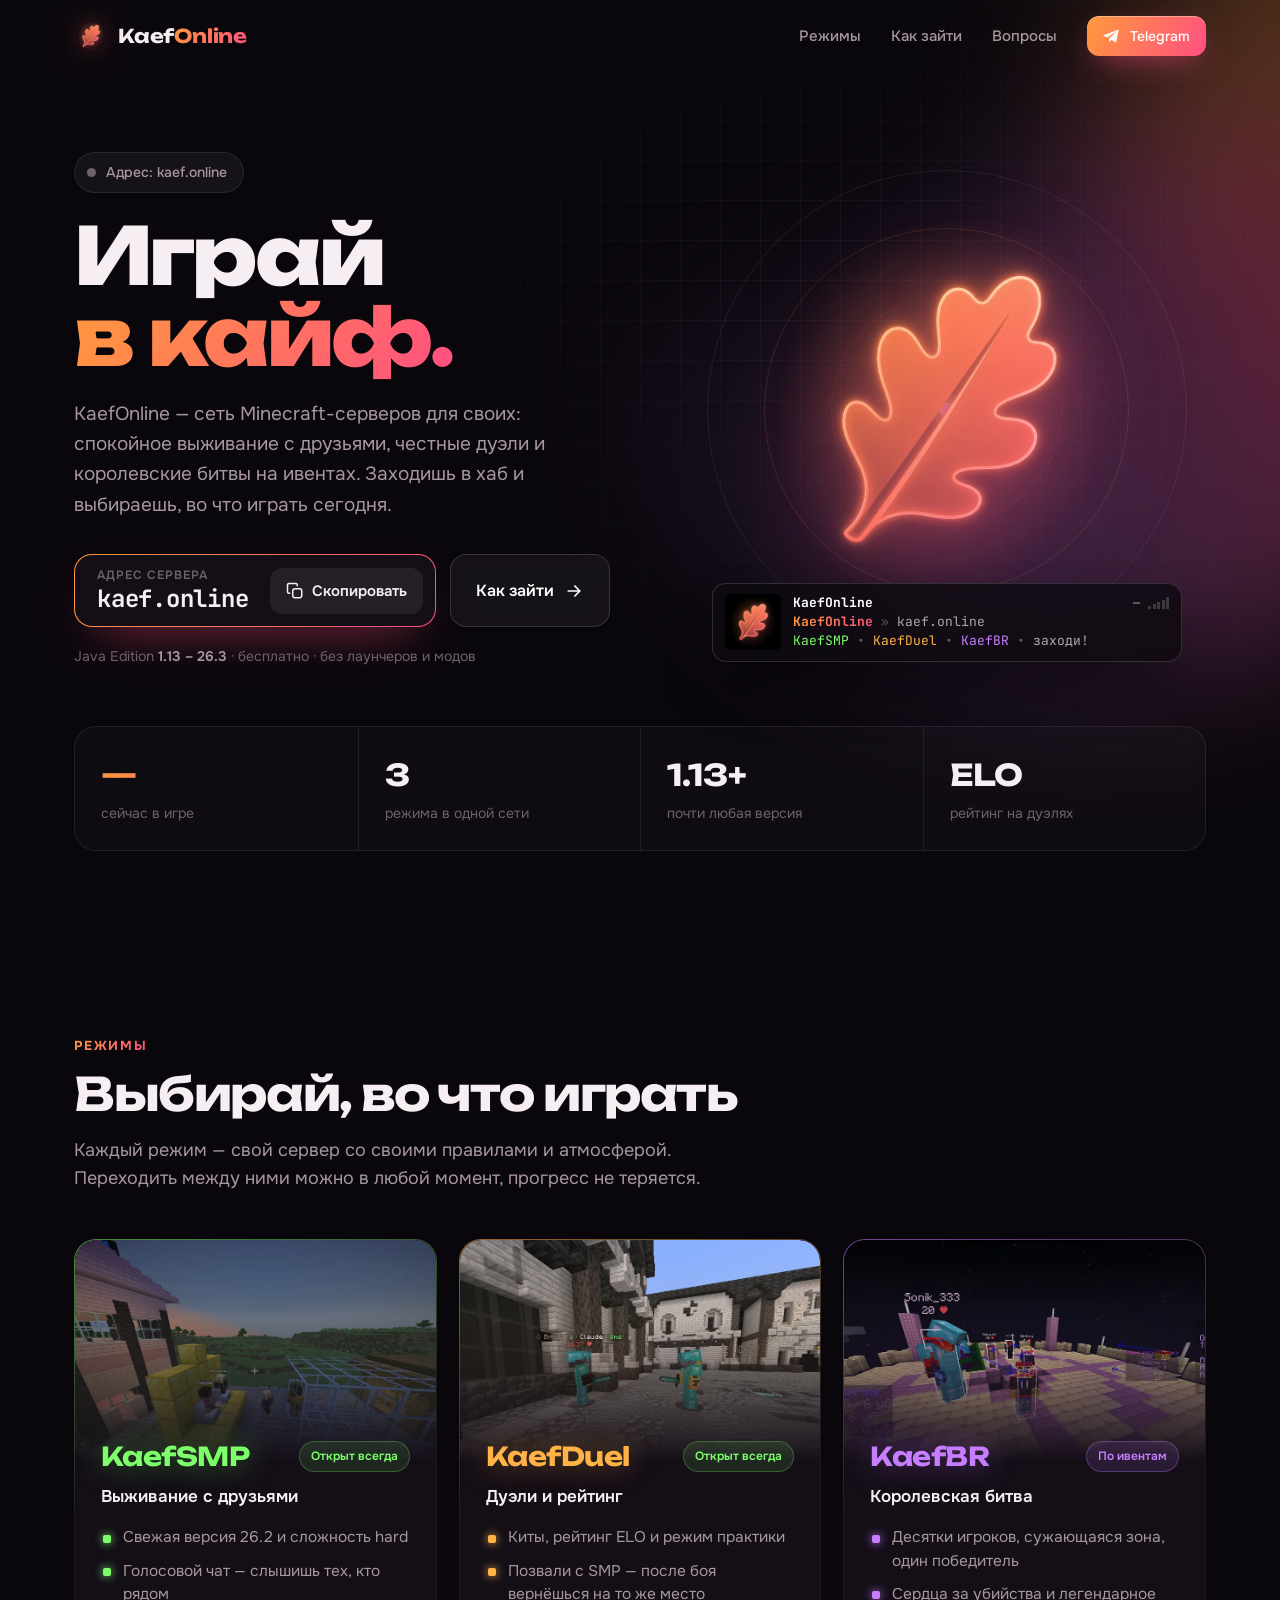
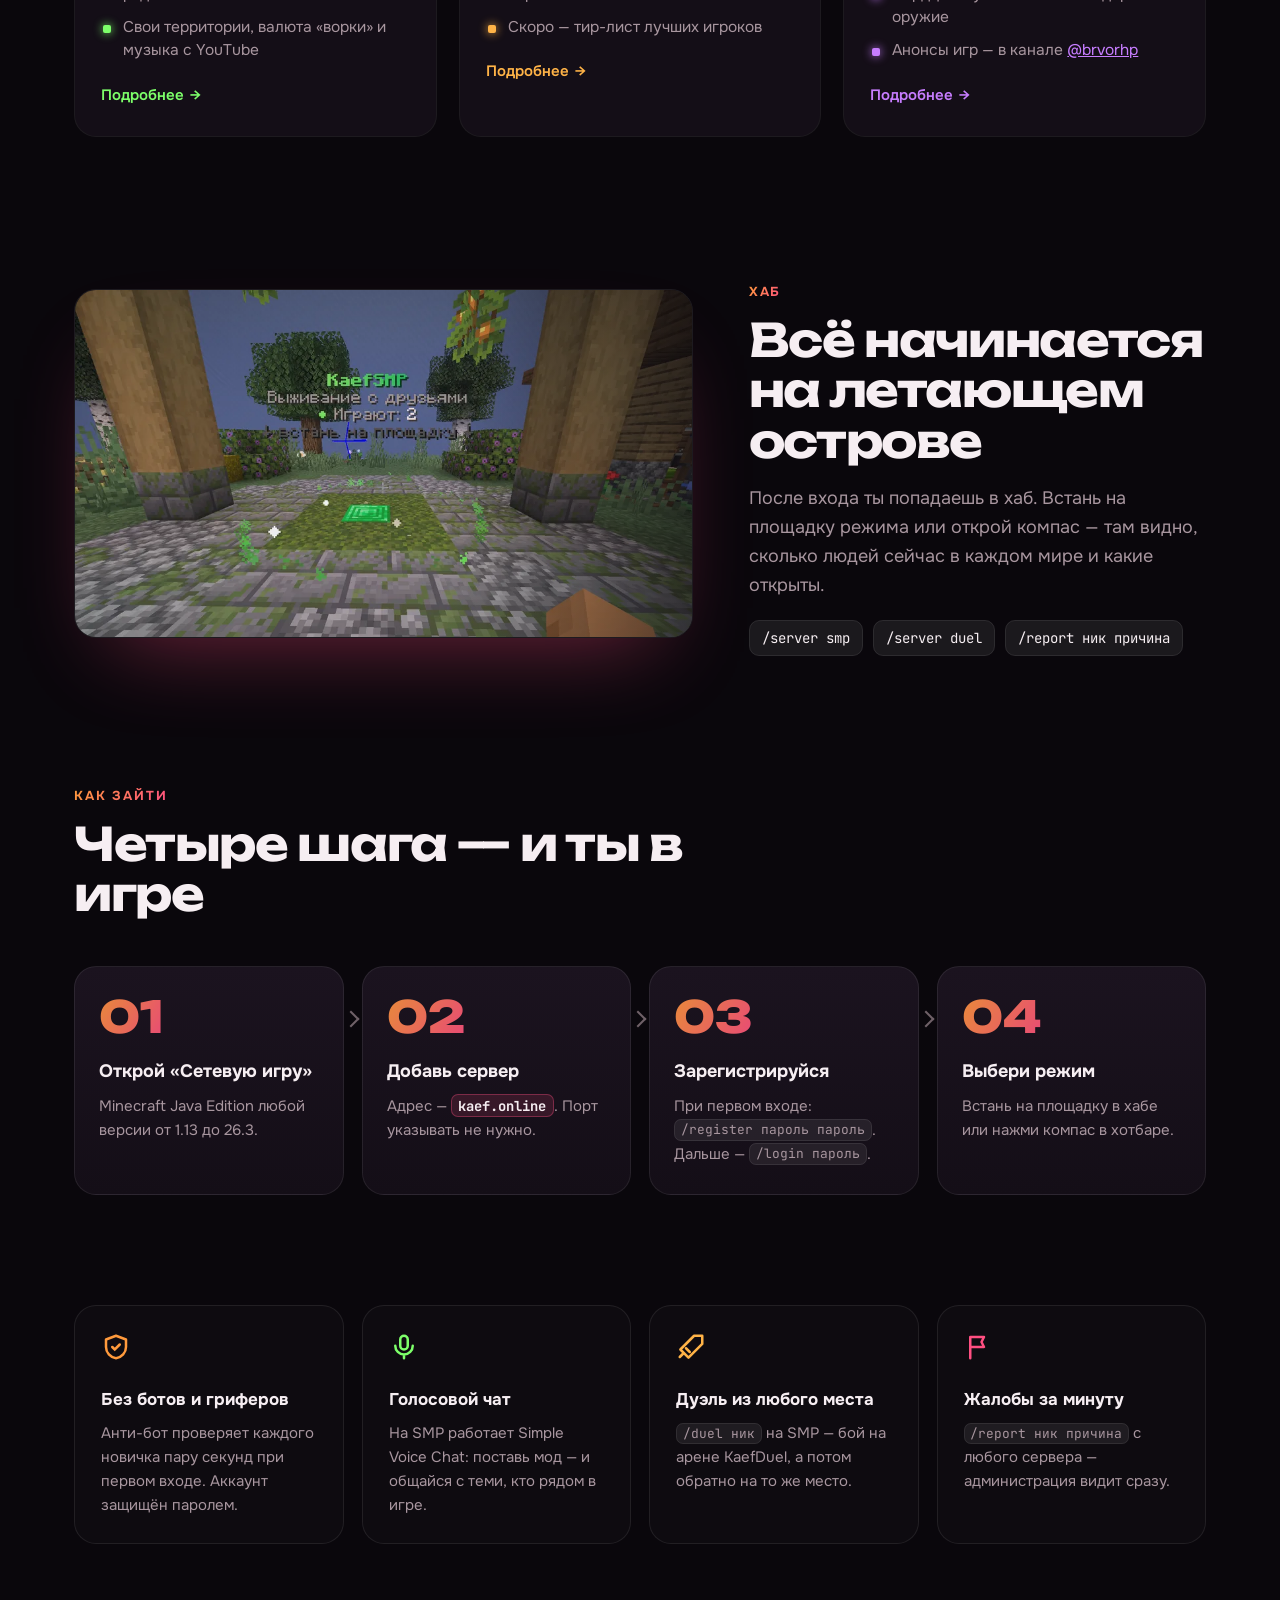
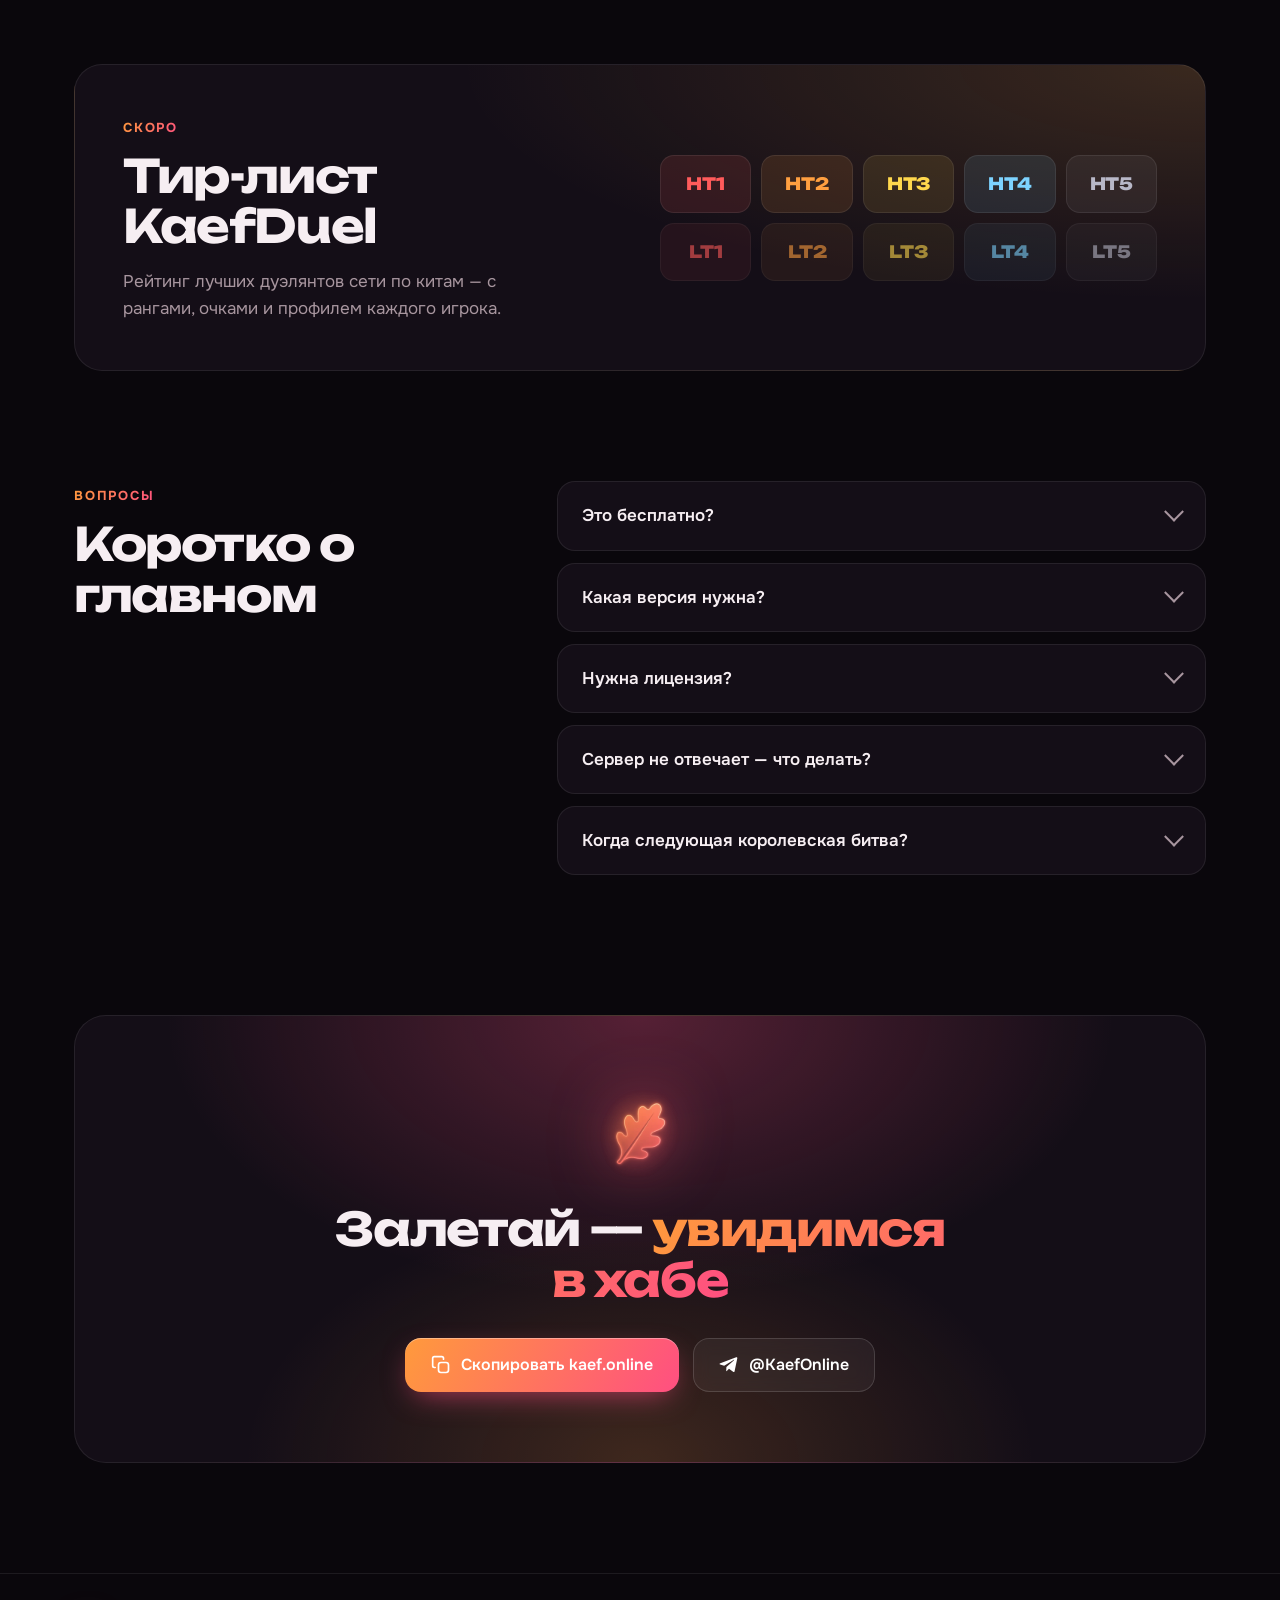
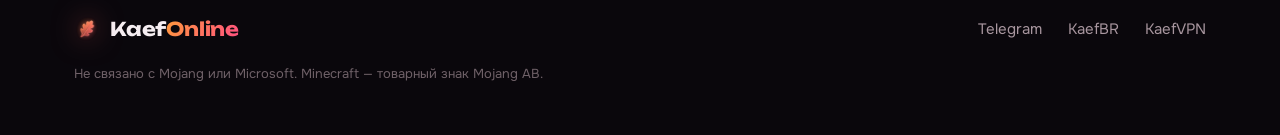
==== index.html @ d85deccd "Add KaefOnline site: home, SMP, Duel and BR pages Co-Authored-By: Claude Opus 5.5 <noreply@anthropic" ====
<!doctype html>
<html lang="ru">
<head>
<meta charset="utf-8">
<meta name="viewport" content="width=device-width, initial-scale=1, viewport-fit=cover">
<title>KaefOnline — сеть Minecraft-серверов</title>
<meta name="description" content="KaefOnline — сеть Minecraft-серверов: выживание с друзьями на KaefSMP, дуэли на KaefDuel и королевские битвы KaefBR. Заходи на kaef.online, Java 1.13–26.3.">
<meta name="theme-color" content="#0a070c">
<meta property="og:title" content="KaefOnline — сеть Minecraft-серверов">
<meta property="og:description" content="Выживание, дуэли и королевские битвы. Один адрес — kaef.online.">
<meta property="og:url" content="https://kaef.online/">
<meta property="og:type" content="website">
<meta property="og:image" content="https://kaef.online/assets/leaf.png">
<link rel="canonical" href="https://kaef.online/">
<link rel="icon" type="image/png" sizes="64x64" href="assets/favicon.png">
<link rel="icon" type="image/png" sizes="32x32" href="assets/favicon-32.png">
<link rel="apple-touch-icon" href="assets/apple-touch-icon.png">
<link rel="preconnect" href="https://fonts.googleapis.com">
<link rel="preconnect" href="https://fonts.gstatic.com" crossorigin>
<link href="https://fonts.googleapis.com/css2?family=Onest:wght@400;500;600;700&family=Unbounded:wght@500;700;800&family=JetBrains+Mono:wght@500;700&display=swap" rel="stylesheet">
<link rel="preload" as="image" href="assets/leaf.webp">
<link rel="stylesheet" href="assets/site.css?v=5">
</head>
<body>

<svg width="0" height="0" style="position:absolute" aria-hidden="true">
  <defs>
    <symbol id="i-tg" viewBox="0 0 24 24"><path fill="currentColor" d="M21.9 4.3 18.7 19.4c-.2 1-.9 1.3-1.8.8l-4.9-3.6-2.4 2.3c-.3.3-.5.5-1 .5l.3-5 9.1-8.2c.4-.4-.1-.6-.6-.2L6.2 13 1.4 11.5c-1-.3-1-1 .2-1.5L20.6 2.7c.9-.3 1.6.2 1.3 1.6Z"/></symbol>
    <symbol id="i-copy" viewBox="0 0 24 24"><g fill="none" stroke="currentColor" stroke-width="2" stroke-linecap="round" stroke-linejoin="round"><rect x="9" y="9" width="12" height="12" rx="3"/><path d="M5 15H4a2 2 0 0 1-2-2V4a2 2 0 0 1 2-2h9a2 2 0 0 1 2 2v1"/></g></symbol>
    <symbol id="i-check" viewBox="0 0 24 24"><path fill="none" stroke="currentColor" stroke-width="2.4" stroke-linecap="round" stroke-linejoin="round" d="M20 6 9 17l-5-5"/></symbol>
    <symbol id="i-arrow" viewBox="0 0 24 24"><path fill="none" stroke="currentColor" stroke-width="2" stroke-linecap="round" stroke-linejoin="round" d="M5 12h14M13 6l6 6-6 6"/></symbol>
    <symbol id="i-shield" viewBox="0 0 24 24"><path fill="none" stroke="currentColor" stroke-width="2" stroke-linejoin="round" d="M12 3 4 6v6c0 4.5 3.4 8.3 8 9 4.6-.7 8-4.5 8-9V6l-8-3Z"/><path fill="none" stroke="currentColor" stroke-width="2" stroke-linecap="round" d="m9 12 2 2 4-4"/></symbol>
    <symbol id="i-mic" viewBox="0 0 24 24"><g fill="none" stroke="currentColor" stroke-width="2" stroke-linecap="round"><rect x="9" y="3" width="6" height="11" rx="3"/><path d="M5 11a7 7 0 0 0 14 0M12 18v3"/></g></symbol>
    <symbol id="i-sword" viewBox="0 0 24 24"><g fill="none" stroke="currentColor" stroke-width="2" stroke-linecap="round" stroke-linejoin="round"><path d="M14.5 3H21v6.5L10 20.5 3.5 14 14.5 3Z"/><path d="m6 17-3 3M8 13l3 3"/></g></symbol>
    <symbol id="i-flag" viewBox="0 0 24 24"><g fill="none" stroke="currentColor" stroke-width="2" stroke-linecap="round" stroke-linejoin="round"><path d="M5 21V4M5 4h11l-2 4 2 4H5"/></g></symbol>
  </defs>
</svg>

<header class="top">
  <div class="wrap">
    <a class="brand" href="./"><img src="assets/leaf-256.webp" alt="" width="34" height="34"><span class="bw">Kaef<span>Online</span></span></a>
    <nav class="nav">
      <a href="#modes">Режимы</a>
      <a href="#join">Как зайти</a>
      <a href="#faq">Вопросы</a>
      <a class="btn small" href="https://t.me/KaefOnline"><svg><use href="#i-tg"/></svg>Telegram</a>
    </nav>
  </div>
</header>

<main>
  <section class="hero">
    <div class="hero-bg" aria-hidden="true"><div class="aurora"></div><div class="pixels"></div></div>
    <div class="wrap hero-grid">
      <div class="hero-copy">
        <div class="eyebrow rv"><span class="dot" data-status-dot></span><span data-status-line>Проверяем сервер…</span></div>
        <h1 class="rv d1">Играй<br><span class="grad">в&nbsp;кайф.</span></h1>
        <p class="lead rv d2">KaefOnline — сеть Minecraft-серверов для своих: спокойное выживание с друзьями, честные дуэли и королевские битвы на ивентах. Заходишь в хаб и выбираешь, во что играть сегодня.</p>

        <div class="ip rv d3">
          <button class="ip-box" type="button" data-copy="kaef.online" aria-label="Скопировать адрес kaef.online">
            <span class="ip-label">Адрес сервера</span>
            <span class="ip-value">kaef.online</span>
            <span class="ip-btn"><svg class="ic-copy"><use href="#i-copy"/></svg><svg class="ic-ok"><use href="#i-check"/></svg><span data-copy-text>Скопировать</span></span>
          </button>
          <a class="btn ghost" href="#join">Как зайти<svg><use href="#i-arrow"/></svg></a>
        </div>
        <p class="hero-note rv d4">Java Edition <b>1.13 – 26.3</b> · бесплатно · без лаунчеров и модов</p>
      </div>

      <div class="hero-visual rv d2">
        <div class="leaf-stage" aria-hidden="true">
          <div class="ring r1"></div><div class="ring r2"></div><div class="ring r3"></div>
          <span class="orb o-smp"></span><span class="orb o-duel"></span><span class="orb o-br"></span>
          <img class="leaf" src="assets/leaf.webp" alt="" width="900" height="900">
        </div>

        <div class="mc-entry" data-tilt>
          <img class="mc-icon" src="assets/favicon.png" alt="" width="64" height="64">
          <div class="mc-text">
            <div class="mc-row">
              <span class="mc-name">KaefOnline</span>
              <span class="mc-players"><span data-players>—</span><i class="bars" data-bars><b></b><b></b><b></b><b></b><b></b></i></span>
            </div>
            <div class="mc-motd"><span class="m-grad">KaefOnline</span> <span class="m-dim">»</span> <span class="m-gray">kaef.online</span></div>
            <div class="mc-motd"><span class="m-smp">KaefSMP</span> <span class="m-dim">•</span> <span class="m-duel">KaefDuel</span> <span class="m-dim">•</span> <span class="m-br">KaefBR</span> <span class="m-dim">•</span> <span class="m-gray">заходи!</span></div>
          </div>
        </div>
      </div>
    </div>

    <div class="wrap">
      <ul class="facts rv">
        <li><b data-online-big>—</b><span>сейчас в игре</span></li>
        <li><b>3</b><span>режима в одной сети</span></li>
        <li><b>1.13+</b><span>почти любая версия</span></li>
        <li><b>ELO</b><span>рейтинг на дуэлях</span></li>
      </ul>
    </div>
  </section>

  <section class="modes" id="modes">
    <div class="wrap">
      <div class="sec-head rv">
        <span class="kicker">Режимы</span>
        <h2>Выбирай, во что играть</h2>
        <p>Каждый режим — свой сервер со своими правилами и атмосферой. Переходить между ними можно в любой момент, прогресс не теряется.</p>
      </div>

      <div class="mode-grid">
        <article class="mode m-smp-card rv">
          <div class="mode-shot"><img src="assets/shot-smp.webp" alt="Игроки на KaefSMP" loading="lazy" width="1200" height="525"></div>
          <div class="mode-body">
            <div class="mode-top"><h3>KaefSMP</h3><span class="chip on">Открыт всегда</span></div>
            <p class="mode-tag">Выживание с друзьями</p>
            <ul>
              <li>Свежая версия 26.2 и сложность hard</li>
              <li>Голосовой чат — слышишь тех, кто рядом</li>
              <li>Свои территории, валюта «ворки» и музыка с YouTube</li>
            </ul>
            <a class="mode-more" href="smp.html">Подробнее<span aria-hidden="true">→</span></a>
          </div>
        </article>

        <article class="mode m-duel-card rv d1">
          <div class="mode-shot"><img src="assets/shot-duel.webp" alt="Дуэль на KaefDuel" loading="lazy" width="1200" height="525"></div>
          <div class="mode-body">
            <div class="mode-top"><h3>KaefDuel</h3><span class="chip on">Открыт всегда</span></div>
            <p class="mode-tag">Дуэли и рейтинг</p>
            <ul>
              <li>Киты, рейтинг ELO и режим практики</li>
              <li>Позвали с SMP — после боя вернёшься на то же место</li>
              <li>Скоро — тир-лист лучших игроков</li>
            </ul>
            <a class="mode-more" href="duel.html">Подробнее<span aria-hidden="true">→</span></a>
          </div>
        </article>

        <article class="mode m-br-card rv d2">
          <div class="mode-shot"><img src="assets/shot-br.webp" alt="Финал королевской битвы KaefBR" loading="lazy" width="1200" height="525"></div>
          <div class="mode-body">
            <div class="mode-top"><h3>KaefBR</h3><span class="chip event">По ивентам</span></div>
            <p class="mode-tag">Королевская битва</p>
            <ul>
              <li>Десятки игроков, сужающаяся зона, один победитель</li>
              <li>Сердца за убийства и легендарное оружие</li>
              <li>Анонсы игр — в канале <a href="https://t.me/brvorhp">@brvorhp</a></li>
            </ul>
            <a class="mode-more" href="br.html">Подробнее<span aria-hidden="true">→</span></a>
          </div>
        </article>
      </div>
    </div>
  </section>

  <section class="hub">
    <div class="wrap hub-grid">
      <div class="hub-shot rv"><img src="assets/shot-hub.webp" alt="Площадка KaefSMP в хабе" loading="lazy" width="1200" height="525"></div>
      <div class="hub-copy rv d1">
        <span class="kicker">Хаб</span>
        <h2>Всё начинается на&nbsp;летающем острове</h2>
        <p>После входа ты попадаешь в хаб. Встань на площадку режима или открой компас — там видно, сколько людей сейчас в каждом мире и какие открыты.</p>
        <div class="cmds">
          <span><code>/server smp</code></span><span><code>/server duel</code></span><span><code>/report ник причина</code></span>
        </div>
      </div>
    </div>
  </section>

  <section class="join" id="join">
    <div class="wrap">
      <div class="sec-head rv">
        <span class="kicker">Как зайти</span>
        <h2>Четыре шага — и ты в игре</h2>
      </div>
      <ol class="steps">
        <li class="rv"><span class="num">01</span><h3>Открой «Сетевую игру»</h3><p>Minecraft Java Edition любой версии от 1.13 до 26.3.</p></li>
        <li class="rv d1"><span class="num">02</span><h3>Добавь сервер</h3><p>Адрес — <button class="inline-copy" type="button" data-copy="kaef.online">kaef.online</button>. Порт указывать не нужно.</p></li>
        <li class="rv d2"><span class="num">03</span><h3>Зарегистрируйся</h3><p>При первом входе: <code>/register пароль пароль</code>. Дальше — <code>/login пароль</code>.</p></li>
        <li class="rv d3"><span class="num">04</span><h3>Выбери режим</h3><p>Встань на площадку в хабе или нажми компас в хотбаре.</p></li>
      </ol>
    </div>
  </section>

  <section class="feats">
    <div class="wrap feat-grid">
      <div class="feat rv"><svg><use href="#i-shield"/></svg><h3>Без ботов и гриферов</h3><p>Анти-бот проверяет каждого новичка пару секунд при первом входе. Аккаунт защищён паролем.</p></div>
      <div class="feat rv d1"><svg><use href="#i-mic"/></svg><h3>Голосовой чат</h3><p>На SMP работает Simple Voice Chat: поставь мод — и общайся с теми, кто рядом в игре.</p></div>
      <div class="feat rv d2"><svg><use href="#i-sword"/></svg><h3>Дуэль из любого места</h3><p><code>/duel ник</code> на SMP — бой на арене KaefDuel, а потом обратно на то же место.</p></div>
      <div class="feat rv d3"><svg><use href="#i-flag"/></svg><h3>Жалобы за минуту</h3><p><code>/report ник причина</code> с любого сервера — администрация видит сразу.</p></div>
    </div>
  </section>

  <section class="tiers">
    <div class="wrap">
      <div class="tier-card rv">
        <div class="tier-copy">
          <span class="kicker">Скоро</span>
          <h2>Тир-лист KaefDuel</h2>
          <p>Рейтинг лучших дуэлянтов сети по китам — с рангами, очками и профилем каждого игрока.</p>
        </div>
        <div class="tier-ranks" aria-hidden="true">
          <span class="t1">HT1</span><span class="t2">HT2</span><span class="t3">HT3</span><span class="t4">HT4</span><span class="t5">HT5</span><span class="t1 lt">LT1</span><span class="t2 lt">LT2</span><span class="t3 lt">LT3</span><span class="t4 lt">LT4</span><span class="t5 lt">LT5</span>
        </div>
      </div>
    </div>
  </section>

  <section class="faq" id="faq">
    <div class="wrap faq-wrap">
      <div class="sec-head rv">
        <span class="kicker">Вопросы</span>
        <h2>Коротко о главном</h2>
      </div>
      <div class="qa">
        <details class="rv"><summary>Это бесплатно?</summary><p>Да. Играть можно бесплатно на всех режимах.</p></details>
        <details class="rv"><summary>Какая версия нужна?</summary><p>Minecraft Java Edition от 1.13 до 26.3 — сервер сам подстроится под твою версию. Bedrock (телефоны и консоли) пока не поддерживается.</p></details>
        <details class="rv"><summary>Нужна лицензия?</summary><p>Нет. Вход защищён паролем: при первом входе придумай его через <code>/register</code>.</p></details>
        <details class="rv"><summary>Сервер не отвечает — что делать?</summary><p>Сеть пока включается по расписанию. Время запуска и анонсы ивентов публикуем в <a href="https://t.me/KaefOnline">Telegram</a>. Если сервер включён, а зайти не выходит — проверь версию и адрес <code>kaef.online</code>.</p></details>
        <details class="rv"><summary>Когда следующая королевская битва?</summary><p>KaefBR открывается только на ивенты. Дату и время смотри в канале <a href="https://t.me/brvorhp">@brvorhp</a>.</p></details>
      </div>
    </div>
  </section>

  <section class="cta-final">
    <div class="wrap">
      <div class="cta-card rv">
        <img src="assets/leaf-256.webp" alt="" width="96" height="96">
        <h2>Залетай — <span class="grad">увидимся в&nbsp;хабе</span></h2>
        <div class="cta-row">
          <button class="btn" type="button" data-copy="kaef.online"><svg><use href="#i-copy"/></svg><span data-copy-text>Скопировать kaef.online</span></button>
          <a class="btn ghost" href="https://t.me/KaefOnline"><svg><use href="#i-tg"/></svg>@KaefOnline</a>
        </div>
      </div>
    </div>
  </section>
</main>

<footer class="foot">
  <div class="wrap">
    <a class="brand" href="./"><img src="assets/leaf-256.webp" alt="" width="26" height="26"><span class="bw">Kaef<span>Online</span></span></a>
    <nav>
      <a href="https://t.me/KaefOnline">Telegram</a>
      <a href="https://t.me/brvorhp">KaefBR</a>
      <a href="https://kaefvpn.ru">KaefVPN</a>
    </nav>
    <p>Не связано с Mojang или Microsoft. Minecraft — товарный знак Mojang AB.</p>
  </div>
</footer>

<div class="toast" role="status" aria-live="polite" data-toast>Адрес скопирован</div>
<script src="assets/site.js?v=5" defer></script>
</body>
</html>
---- assets/site.css ----
:root{
  --bg:#0a070c; --bg2:#120c14; --panel:#140e17; --panel2:#1b131f;
  --line:rgba(255,255,255,.08); --line2:rgba(255,255,255,.14);
  --text:#f6eef2; --muted:#a8969f; --dim:#6f6168;
  --c1:#ff9a3c; --c2:#ff4f81; --grad:linear-gradient(120deg,var(--c1),var(--c2));
  --smp:#7dff6a; --duel:#ffb347; --br:#c77dff;
  --r:22px; --wrap:1180px;
  --display:"Unbounded",system-ui,sans-serif; --body:"Onest",system-ui,sans-serif; --mono:"JetBrains Mono",ui-monospace,monospace;
}
*{box-sizing:border-box;margin:0;padding:0}
html{scroll-behavior:smooth;overflow-x:clip;background:var(--bg)}
body{background:var(--bg);color:var(--text);font-family:var(--body);font-size:17px;line-height:1.6;-webkit-font-smoothing:antialiased;overflow-x:clip}
img{display:block;max-width:100%}
a{color:inherit}
code{font-family:var(--mono);font-size:.86em;background:rgba(255,255,255,.07);border:1px solid var(--line);padding:.1em .45em;border-radius:7px;white-space:nowrap}
.wrap{max-width:var(--wrap);margin:0 auto;padding:0 24px}
.grad{background:var(--grad);-webkit-background-clip:text;background-clip:text;color:transparent}
::selection{background:rgba(255,79,129,.35)}

/* header */
.top{position:fixed;inset:0 0 auto;z-index:50;transition:background .3s,border-color .3s,backdrop-filter .3s;border-bottom:1px solid transparent}
.top.scrolled{background:rgba(10,7,12,.72);backdrop-filter:blur(18px) saturate(1.4);-webkit-backdrop-filter:blur(18px) saturate(1.4);border-color:var(--line)}
.top .wrap{display:flex;align-items:center;justify-content:space-between;height:72px}
.brand{display:flex;align-items:center;gap:10px;font-family:var(--display);font-weight:700;font-size:19px;text-decoration:none;letter-spacing:-.01em}
.brand .bw{display:inline}
.brand .bw span{background:var(--grad);-webkit-background-clip:text;background-clip:text;color:transparent}
.brand img{filter:drop-shadow(0 0 14px rgba(255,110,100,.55))}
.nav{display:flex;align-items:center;gap:30px}
.nav a{text-decoration:none;color:var(--muted);font-weight:500;font-size:15px;transition:color .2s}
.nav a:hover{color:var(--text)}
.nav a.btn{color:#fff}

/* buttons */
.btn{--h:54px;display:inline-flex;align-items:center;justify-content:center;gap:10px;height:var(--h);padding:0 26px;border-radius:16px;border:0;cursor:pointer;
  font:600 16px var(--body);color:#fff;text-decoration:none;background:var(--grad);position:relative;isolation:isolate;
  box-shadow:0 10px 30px -10px rgba(255,79,129,.7),inset 0 1px 0 rgba(255,255,255,.35);transition:transform .2s,box-shadow .2s}
.btn:hover{transform:translateY(-2px);box-shadow:0 16px 40px -12px rgba(255,79,129,.9),inset 0 1px 0 rgba(255,255,255,.35)}
.btn svg{width:20px;height:20px}
.btn.small{--h:40px;padding:0 16px;border-radius:12px;font-size:14px}
.btn.small svg{width:17px;height:17px}
.btn.ghost{background:rgba(255,255,255,.05);box-shadow:inset 0 0 0 1px var(--line2);backdrop-filter:blur(8px)}
.btn.ghost:hover{background:rgba(255,255,255,.09);box-shadow:inset 0 0 0 1px rgba(255,255,255,.25)}

/* hero */
.hero{position:relative;isolation:isolate;padding:150px 0 70px;overflow:hidden}
.hero-bg{position:absolute;inset:0;z-index:-1;pointer-events:none}
.aurora{position:absolute;width:1100px;height:1100px;left:50%;top:-420px;transform:translateX(-10%);border-radius:50%;
  background:conic-gradient(from 0deg,rgba(255,154,60,.0),rgba(255,154,60,.32),rgba(255,79,129,.38),rgba(199,125,255,.22),rgba(255,154,60,.0) 70%);
  filter:blur(80px);opacity:.95;animation:spin 28s linear infinite}
.pixels{position:absolute;inset:0;
  background-image:linear-gradient(rgba(255,255,255,.035) 1px,transparent 1px),linear-gradient(90deg,rgba(255,255,255,.035) 1px,transparent 1px);
  background-size:40px 40px;mask-image:radial-gradient(ellipse 70% 60% at 65% 30%,#000 10%,transparent 70%);-webkit-mask-image:radial-gradient(ellipse 70% 60% at 65% 30%,#000 10%,transparent 70%)}
@keyframes spin{to{transform:translateX(-10%) rotate(360deg)}}

.hero-grid{display:grid;grid-template-columns:minmax(0,1.05fr) minmax(0,.95fr);gap:40px;align-items:center}
.eyebrow{display:inline-flex;align-items:center;gap:10px;padding:8px 16px 8px 12px;border-radius:99px;background:rgba(255,255,255,.05);border:1px solid var(--line);font-size:14px;color:var(--muted);font-weight:500}
.dot{width:9px;height:9px;border-radius:50%;background:var(--dim);flex:none;transition:background .3s}
.dot.on{background:var(--smp);box-shadow:0 0 0 0 rgba(125,255,106,.6);animation:pulse 2s infinite}
.dot.off{background:#ff6b6b}
@keyframes pulse{70%{box-shadow:0 0 0 9px rgba(125,255,106,0)}100%{box-shadow:0 0 0 0 rgba(125,255,106,0)}}
h1{font-family:var(--display);font-weight:800;font-size:clamp(42px,6.2vw,84px);line-height:1.02;letter-spacing:-.035em;margin:22px 0 22px}
.lead{font-size:clamp(17px,1.5vw,19px);color:var(--muted);max-width:540px}

.ip{display:flex;flex-wrap:wrap;gap:14px;margin-top:34px;align-items:stretch}
.ip-box{display:grid;grid-template-columns:auto auto;grid-template-rows:auto auto;column-gap:22px;align-items:center;text-align:left;cursor:pointer;
  padding:12px 12px 12px 22px;border-radius:18px;background:linear-gradient(var(--panel),var(--panel)) padding-box,var(--grad) border-box;border:1.5px solid transparent;
  color:var(--text);font-family:var(--body);box-shadow:0 20px 50px -25px rgba(255,79,129,.8);transition:transform .2s}
.ip-box:hover{transform:translateY(-2px)}
.ip-label{grid-column:1;font-size:12px;letter-spacing:.08em;text-transform:uppercase;color:var(--dim);font-weight:600}
.ip-value{grid-column:1;font-family:var(--mono);font-weight:700;font-size:24px;letter-spacing:-.01em}
.ip-btn{grid-column:2;grid-row:1/3;display:inline-flex;align-items:center;gap:8px;height:46px;padding:0 16px;border-radius:12px;background:rgba(255,255,255,.07);font-weight:600;font-size:15px;transition:background .2s}
.ip-box:hover .ip-btn{background:rgba(255,255,255,.12)}
.ip-btn svg{width:18px;height:18px}
.ic-ok{display:none;color:var(--smp)}
.copied .ic-ok{display:block}.copied .ic-copy{display:none}
.ip .btn.ghost{height:auto;min-height:54px}
.hero-note{margin-top:18px;font-size:14px;color:var(--dim)}
.hero-note b{color:var(--muted);font-weight:600}

/* hero visual */
.hero-visual{position:relative;min-height:520px;display:grid;place-items:center}
.leaf-stage{position:relative;width:min(480px,100%);aspect-ratio:1}
.leaf{position:absolute;inset:6%;width:88%;height:88%;object-fit:contain;filter:drop-shadow(0 30px 60px rgba(255,79,129,.35));animation:float 7s ease-in-out infinite}
@keyframes float{50%{transform:translateY(-14px) rotate(-3deg)}}
.ring{position:absolute;inset:0;border-radius:50%;border:1px solid rgba(255,255,255,.07)}
.r2{inset:12%;border-color:rgba(255,154,60,.14)}
.r3{inset:26%;border-style:dashed;border-color:rgba(255,79,129,.16);animation:spin2 40s linear infinite}
@keyframes spin2{to{transform:rotate(360deg)}}
.orb{position:absolute;width:14px;height:14px;border-radius:50%;top:50%;left:50%;margin:-7px;offset-rotate:0deg}
.o-smp{background:var(--smp);box-shadow:0 0 18px var(--smp);animation:orbit 14s linear infinite}
.o-duel{background:var(--duel);box-shadow:0 0 18px var(--duel);animation:orbit 14s linear infinite -4.67s}
.o-br{background:var(--br);box-shadow:0 0 18px var(--br);animation:orbit 14s linear infinite -9.33s}
@keyframes orbit{from{transform:rotate(0) translateX(min(240px,47vw)) rotate(0)}to{transform:rotate(360deg) translateX(min(240px,47vw)) rotate(-360deg)}}

.mc-entry{position:absolute;left:50%;bottom:8px;transform:translateX(-50%);width:min(470px,100%);display:flex;gap:12px;padding:10px 12px;
  background:rgba(14,10,16,.82);border:1px solid var(--line2);border-radius:14px;backdrop-filter:blur(14px);-webkit-backdrop-filter:blur(14px);
  box-shadow:0 30px 60px -20px rgba(0,0,0,.8);transition:transform .25s ease-out;will-change:transform}
.mc-icon{width:56px;height:56px;border-radius:6px;image-rendering:auto;background:#000;flex:none}
.mc-text{min-width:0;flex:1;font-family:var(--mono);font-size:13px;line-height:1.45}
.mc-row{display:flex;justify-content:space-between;gap:10px;align-items:center}
.mc-name{color:#fff;font-weight:700}
.mc-players{display:flex;align-items:center;gap:8px;color:#aaa;font-size:12px;white-space:nowrap}
.bars{display:inline-flex;align-items:flex-end;gap:1.5px;height:12px}
.bars b{width:3px;background:#3a3a3a}
.bars b:nth-child(1){height:3px}.bars b:nth-child(2){height:5px}.bars b:nth-child(3){height:7px}.bars b:nth-child(4){height:9px}.bars b:nth-child(5){height:12px}
.bars.on b{background:#5cff5c}
.bars.off b{background:#3a3a3a}.bars.off b:last-child{background:#ff5555}
.mc-motd{white-space:nowrap;overflow:hidden;text-overflow:ellipsis}
.m-grad{background:var(--grad);-webkit-background-clip:text;background-clip:text;color:transparent;font-weight:700}
.m-dim{color:#555}.m-gray{color:#aaa}.m-smp{color:var(--smp)}.m-duel{color:var(--duel)}.m-br{color:var(--br)}

.facts{list-style:none;display:grid;grid-template-columns:repeat(4,minmax(0,1fr));margin-top:56px;border:1px solid var(--line);border-radius:var(--r);background:rgba(255,255,255,.025);overflow:hidden}
.facts li{padding:24px 26px;border-left:1px solid var(--line)}
.facts li:first-child{border-left:0}
.facts b{display:block;font-family:var(--display);font-size:30px;font-weight:700;letter-spacing:-.02em}
.facts li:first-child b{background:var(--grad);-webkit-background-clip:text;background-clip:text;color:transparent}
.facts span{color:var(--dim);font-size:14px}

/* sections */
section{position:relative}
.sec-head{max-width:680px;margin-bottom:46px}
.kicker{display:inline-block;font-size:13px;letter-spacing:.14em;text-transform:uppercase;font-weight:700;background:var(--grad);-webkit-background-clip:text;background-clip:text;color:transparent;margin-bottom:12px}
h2{font-family:var(--display);font-weight:700;font-size:clamp(30px,3.6vw,46px);line-height:1.1;letter-spacing:-.03em}
.sec-head p{color:var(--muted);margin-top:16px;font-size:18px}
.modes,.join,.faq{padding:110px 0}

/* modes */
.mode-grid{display:grid;grid-template-columns:repeat(3,minmax(0,1fr));gap:22px}
.mode{--c:var(--smp);position:relative;isolation:isolate;border-radius:var(--r);border:1px solid transparent;overflow:hidden;transform:translateZ(0);
  background:linear-gradient(var(--panel),var(--panel)) padding-box,linear-gradient(160deg,color-mix(in srgb,var(--c) 55%,transparent),var(--line) 45%) border-box;transition:transform .35s,box-shadow .35s}
.m-duel-card{--c:var(--duel)}.m-br-card{--c:var(--br)}
.mode:hover{transform:translateY(-6px);box-shadow:0 30px 70px -30px color-mix(in srgb,var(--c) 55%,transparent)}
.mode:hover{background:linear-gradient(var(--panel),var(--panel)) padding-box,linear-gradient(160deg,var(--c),var(--line) 50%) border-box}
.mode-shot{position:relative;aspect-ratio:16/10;overflow:hidden;border-radius:calc(var(--r) - 1px) calc(var(--r) - 1px) 0 0}
.mode-shot img{width:100%;height:100%;object-fit:cover;transform:scale(1.04);transition:transform .8s}
.mode:hover .mode-shot img{transform:scale(1.1)}
.mode-shot::after{content:"";position:absolute;inset:0;background:linear-gradient(180deg,transparent 35%,var(--panel) 98%),linear-gradient(0deg,color-mix(in srgb,var(--c) 14%,transparent),transparent)}
.mode-body{position:relative;padding:4px 26px 28px;margin-top:-34px}
.mode-top{display:flex;justify-content:space-between;align-items:center;gap:12px}
.mode h3{font-family:var(--display);font-size:26px;font-weight:700;letter-spacing:-.02em;color:var(--c);text-shadow:0 0 30px color-mix(in srgb,var(--c) 45%,transparent)}
.chip{font-size:12px;font-weight:600;padding:5px 11px;border-radius:99px;white-space:nowrap}
.chip.on{background:rgba(125,255,106,.1);color:var(--smp);border:1px solid rgba(125,255,106,.25)}
.chip.event{background:rgba(199,125,255,.12);color:var(--br);border:1px solid rgba(199,125,255,.3)}
.mode-tag{color:var(--text);font-weight:600;margin:6px 0 16px}
.mode ul{list-style:none;display:grid;gap:10px}
.mode li{position:relative;padding-left:22px;color:var(--muted);font-size:15.5px;line-height:1.5}
.mode li::before{content:"";position:absolute;left:2px;top:.55em;width:8px;height:8px;border-radius:2px;background:var(--c);box-shadow:0 0 10px var(--c)}
.mode li a{color:var(--c)}
.mode-more{display:inline-flex;align-items:center;gap:6px;margin-top:20px;color:var(--c);font-weight:600;font-size:15px;text-decoration:none;transition:gap .25s}
.mode:has(.mode-more){cursor:pointer}
.mode:has(.mode-more):hover .mode-more{gap:12px}
.mode-more:focus-visible{outline:none}
.mode:has(.mode-more:focus-visible){outline:2px solid var(--c);outline-offset:3px}

/* hub */
.hub{padding:30px 0 20px}
.hub-grid{display:grid;grid-template-columns:minmax(0,1.15fr) minmax(0,.85fr);gap:56px;align-items:center}
.hub-shot{position:relative;border-radius:var(--r);overflow:hidden;border:1px solid var(--line);box-shadow:0 40px 90px -40px rgba(255,79,129,.45)}
.hub-shot img{width:100%;height:auto;aspect-ratio:16/9;object-fit:cover}
.hub-shot::after{content:"";position:absolute;inset:0;background:linear-gradient(90deg,transparent 60%,rgba(10,7,12,.55))}
.hub-copy p{color:var(--muted);margin:18px 0 24px;font-size:18px}
.cmds{display:flex;flex-wrap:wrap;gap:10px}
.cmds code{font-size:14px;padding:8px 12px;border-radius:10px}

/* join */
.steps{list-style:none;display:grid;grid-template-columns:repeat(4,minmax(0,1fr));gap:18px;counter-reset:s}
.steps li{position:relative;padding:28px 24px;border-radius:var(--r);background:linear-gradient(180deg,var(--panel2),var(--panel));border:1px solid var(--line)}
.steps li:not(:last-child)::after{content:"";position:absolute;top:46px;right:-14px;width:10px;height:10px;border-top:2px solid var(--dim);border-right:2px solid var(--dim);transform:rotate(45deg);z-index:2}
.num{font-family:var(--display);font-weight:800;font-size:44px;line-height:1;background:var(--grad);-webkit-background-clip:text;background-clip:text;color:transparent;opacity:.9}
.steps h3{font-size:18px;font-weight:700;margin:16px 0 8px}
.steps p{color:var(--muted);font-size:15px}
.inline-copy{font:700 .92em var(--mono);color:var(--text);background:rgba(255,79,129,.14);border:1px solid rgba(255,79,129,.35);padding:.1em .5em;border-radius:7px;cursor:pointer}
.inline-copy:hover{background:rgba(255,79,129,.24)}

/* features */
.feats{padding:0 0 30px}
.feat-grid{display:grid;grid-template-columns:repeat(4,minmax(0,1fr));gap:18px}
.feat{padding:26px;border-radius:var(--r);border:1px solid var(--line);background:rgba(255,255,255,.02);transition:background .3s,border-color .3s}
.feat:hover{background:rgba(255,255,255,.04);border-color:var(--line2)}
.feat svg{width:30px;height:30px;color:var(--c1);margin-bottom:16px}
.feat:nth-child(2) svg{color:var(--smp)}.feat:nth-child(3) svg{color:var(--duel)}.feat:nth-child(4) svg{color:var(--c2)}
.feat h3{font-size:17px;font-weight:700;margin-bottom:8px}
.feat p{color:var(--muted);font-size:15px}

/* tiers teaser */
.tiers{padding:90px 0 0}
.tier-card{position:relative;display:grid;grid-template-columns:minmax(0,1fr) minmax(0,1fr);gap:40px;align-items:center;padding:48px;border-radius:28px;overflow:hidden;
  background:radial-gradient(120% 140% at 100% 0%,rgba(255,179,71,.16),transparent 55%),var(--panel);border:1px solid var(--line)}
.tier-copy p{color:var(--muted);margin-top:16px;font-size:17px;max-width:440px}
.tier-ranks{display:grid;grid-template-columns:repeat(5,minmax(0,1fr));gap:10px}
.tier-ranks span{display:grid;place-items:center;height:58px;border-radius:14px;font:800 17px var(--display);letter-spacing:-.01em;border:1px solid var(--line)}
.t1{color:#ff5b5b;background:rgba(255,91,91,.12)}.t2{color:#ff9f40;background:rgba(255,159,64,.12)}.t3{color:#ffd84d;background:rgba(255,216,77,.1)}
.t4{color:#7dd3ff;background:rgba(125,211,255,.1)}.t5{color:#b8b8c8;background:rgba(184,184,200,.08)}
.tier-ranks .lt{opacity:.6}
.tier-ranks span:hover{transform:translateY(-3px);transition:transform .2s}

/* faq */
.faq-wrap{display:grid;grid-template-columns:minmax(0,.8fr) minmax(0,1.2fr);gap:50px;align-items:start}
.qa{display:grid;gap:12px}
details{border:1px solid var(--line);border-radius:18px;background:var(--panel);transition:border-color .3s}
details[open]{border-color:rgba(255,79,129,.35)}
summary{list-style:none;cursor:pointer;padding:20px 24px;font-weight:600;font-size:17px;display:flex;justify-content:space-between;gap:16px;align-items:center}
summary::-webkit-details-marker{display:none}
summary::after{content:"";width:12px;height:12px;flex:none;border-right:2px solid var(--muted);border-bottom:2px solid var(--muted);transform:rotate(45deg) translate(-3px,-3px);transition:transform .3s}
details[open] summary::after{transform:rotate(225deg) translate(-3px,-3px)}
details p{padding:0 24px 22px;color:var(--muted)}
details a{color:var(--c1)}

/* final cta */
.cta-final{padding:30px 0 110px}
.cta-card{position:relative;text-align:center;padding:70px 30px;border-radius:32px;overflow:hidden;border:1px solid var(--line);
  background:radial-gradient(60% 90% at 50% 0%,rgba(255,79,129,.28),transparent 70%),radial-gradient(50% 80% at 50% 100%,rgba(255,154,60,.18),transparent 70%),var(--panel)}
.cta-card img{margin:0 auto 22px;filter:drop-shadow(0 0 30px rgba(255,90,110,.6));animation:float 7s ease-in-out infinite}
.cta-card h2{max-width:720px;margin:0 auto}
.cta-row{display:flex;justify-content:center;flex-wrap:wrap;gap:14px;margin-top:32px}

/* footer */
.foot{border-top:1px solid var(--line);padding:40px 0 50px}
.foot .wrap{display:flex;flex-wrap:wrap;align-items:center;justify-content:space-between;gap:20px}
.foot nav{display:flex;gap:26px}
.foot nav a{color:var(--muted);text-decoration:none;font-size:15px}
.foot nav a:hover{color:var(--text)}
.foot p{width:100%;color:var(--dim);font-size:13px}

/* toast */
.toast{position:fixed;left:50%;bottom:28px;transform:translate(-50%,30px);opacity:0;pointer-events:none;z-index:100;
  padding:13px 22px;border-radius:14px;background:#1d1520;border:1px solid rgba(125,255,106,.35);color:var(--text);font-weight:600;font-size:15px;
  box-shadow:0 20px 50px -15px rgba(0,0,0,.8);transition:opacity .3s,transform .3s}
.toast.show{opacity:1;transform:translate(-50%,0)}

/* reveal */
.rv{opacity:0;transform:translateY(24px);transition:opacity .8s cubic-bezier(.2,.7,.2,1),transform .8s cubic-bezier(.2,.7,.2,1)}
.rv.in{opacity:1;transform:none}
.d1{transition-delay:.08s}.d2{transition-delay:.16s}.d3{transition-delay:.24s}.d4{transition-delay:.32s}

/* responsive */
@media (max-width:1020px){
  .hero-grid{grid-template-columns:minmax(0,1fr)}
  .hero-visual{min-height:440px;order:-1;margin-top:-20px}
  .leaf-stage{width:min(360px,80%)}
  .mode-grid{grid-template-columns:minmax(0,1fr)}
  .mode{display:grid;grid-template-columns:minmax(0,.9fr) minmax(0,1.1fr)}
  .mode-shot{aspect-ratio:auto;min-height:100%}
  .mode-shot::after{background:linear-gradient(90deg,transparent 45%,var(--panel) 99%)}
  .mode-body{margin:0;padding:26px}
  .hub-grid,.faq-wrap,.tier-card{grid-template-columns:minmax(0,1fr)}
  .steps,.feat-grid{grid-template-columns:repeat(2,minmax(0,1fr))}
  .steps li:nth-child(2)::after{display:none}
}
@media (max-width:760px){
  body{font-size:16px}
  .wrap{padding:0 16px}
  .nav a:not(.btn){display:none}
  .hero{padding:110px 0 50px}
  .hero-visual{min-height:390px}
  .leaf-stage{width:min(300px,78%)}
  .mc-entry{bottom:0}
  .mc-icon{width:48px;height:48px}
  .mc-text{font-size:11.5px}
  .facts{grid-template-columns:repeat(2,minmax(0,1fr))}
  .facts li:nth-child(3){border-left:0}
  .facts li:nth-child(n+3){border-top:1px solid var(--line)}
  .facts li{padding:18px}
  .facts b{font-size:24px}
  .ip-box{width:100%;grid-template-columns:minmax(0,1fr) auto}
  .ip-value{font-size:21px}
  .ip-btn span{display:none}
  .ip .btn.ghost{width:100%}
  .mode{display:block}
  .mode-shot{aspect-ratio:16/9;min-height:0}
  .mode-shot::after{background:linear-gradient(180deg,transparent 35%,var(--panel) 98%)}
  .mode-body{margin-top:-30px;padding:4px 20px 24px}
  .modes,.join,.faq{padding:80px 0}
  .steps,.feat-grid{grid-template-columns:minmax(0,1fr)}
  .steps li::after{display:none}
  .tier-card{padding:30px 22px}
  .tier-ranks span{height:46px;font-size:14px;border-radius:11px}
  .cta-card{padding:50px 20px}
  .foot nav{gap:18px}
}
@media (prefers-reduced-motion:reduce){
  *,*::before,*::after{animation:none!important;transition:none!important}
  .rv{opacity:1;transform:none}
}
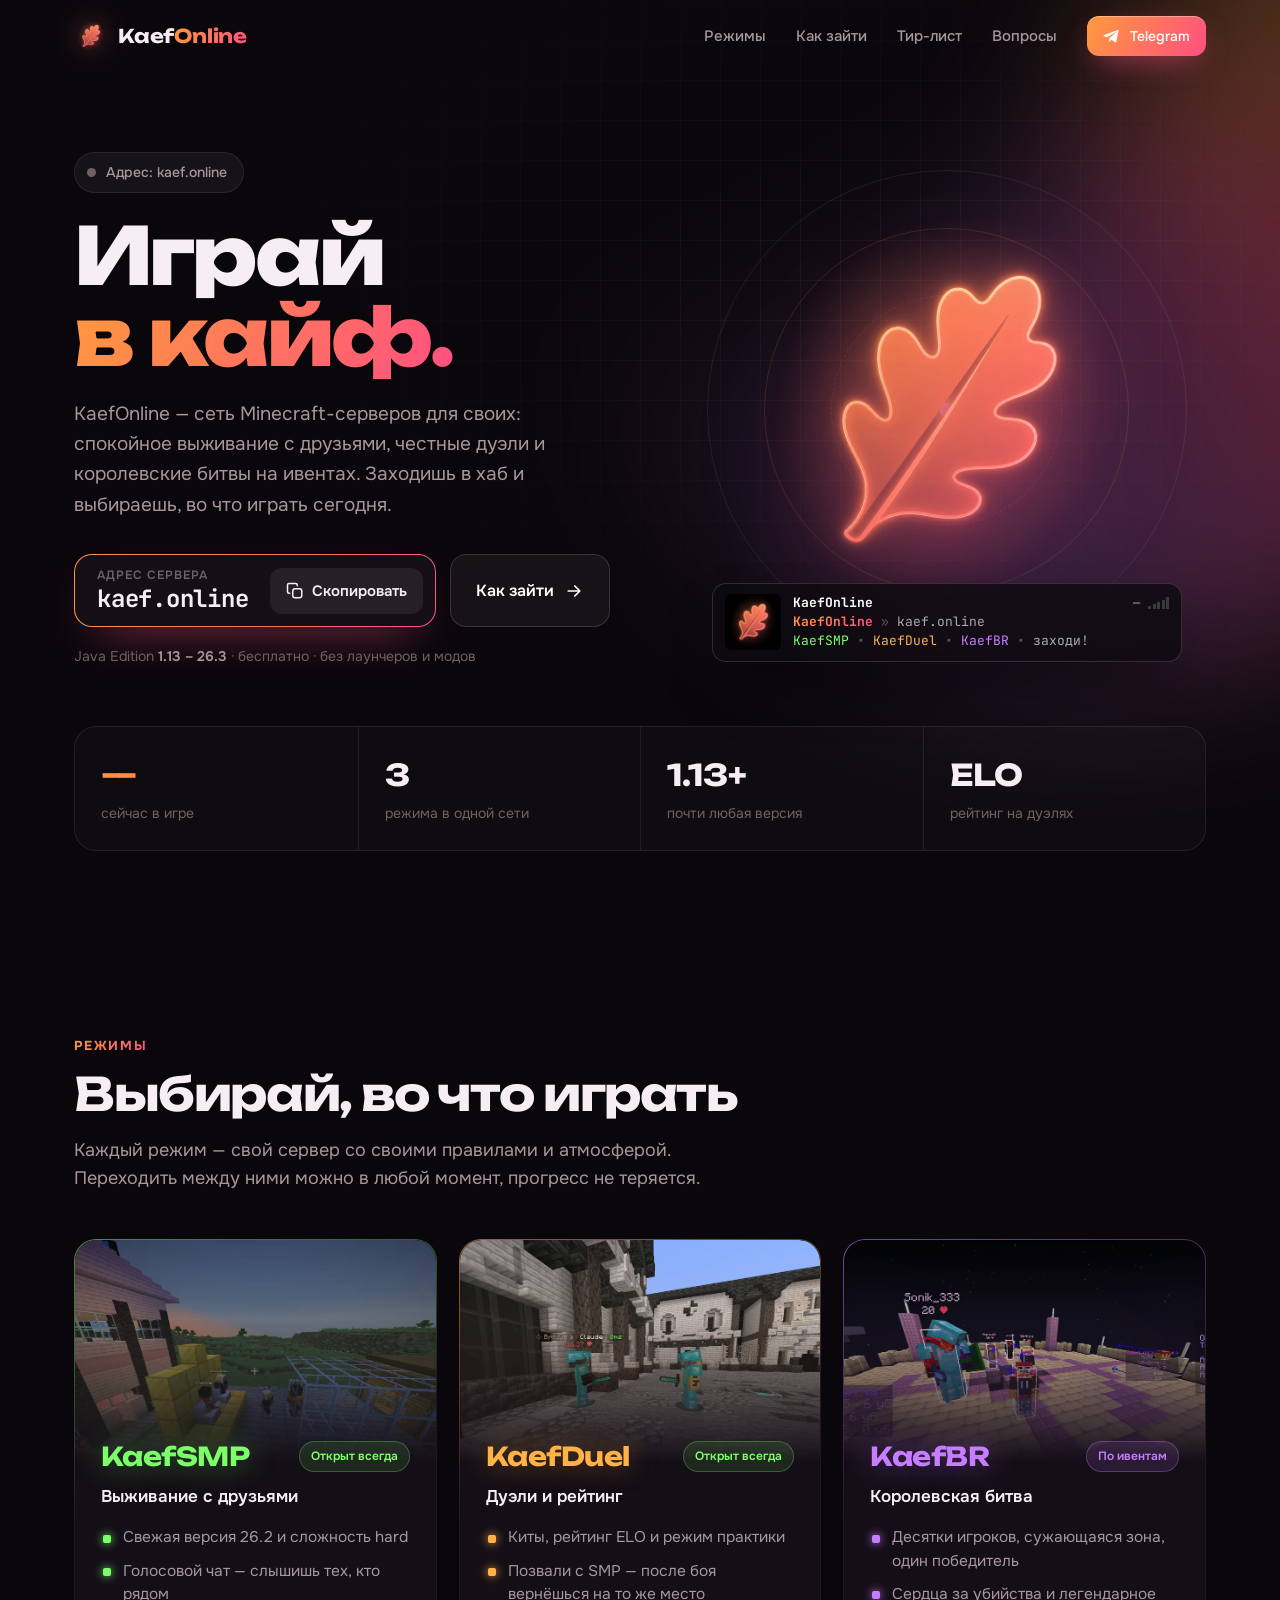
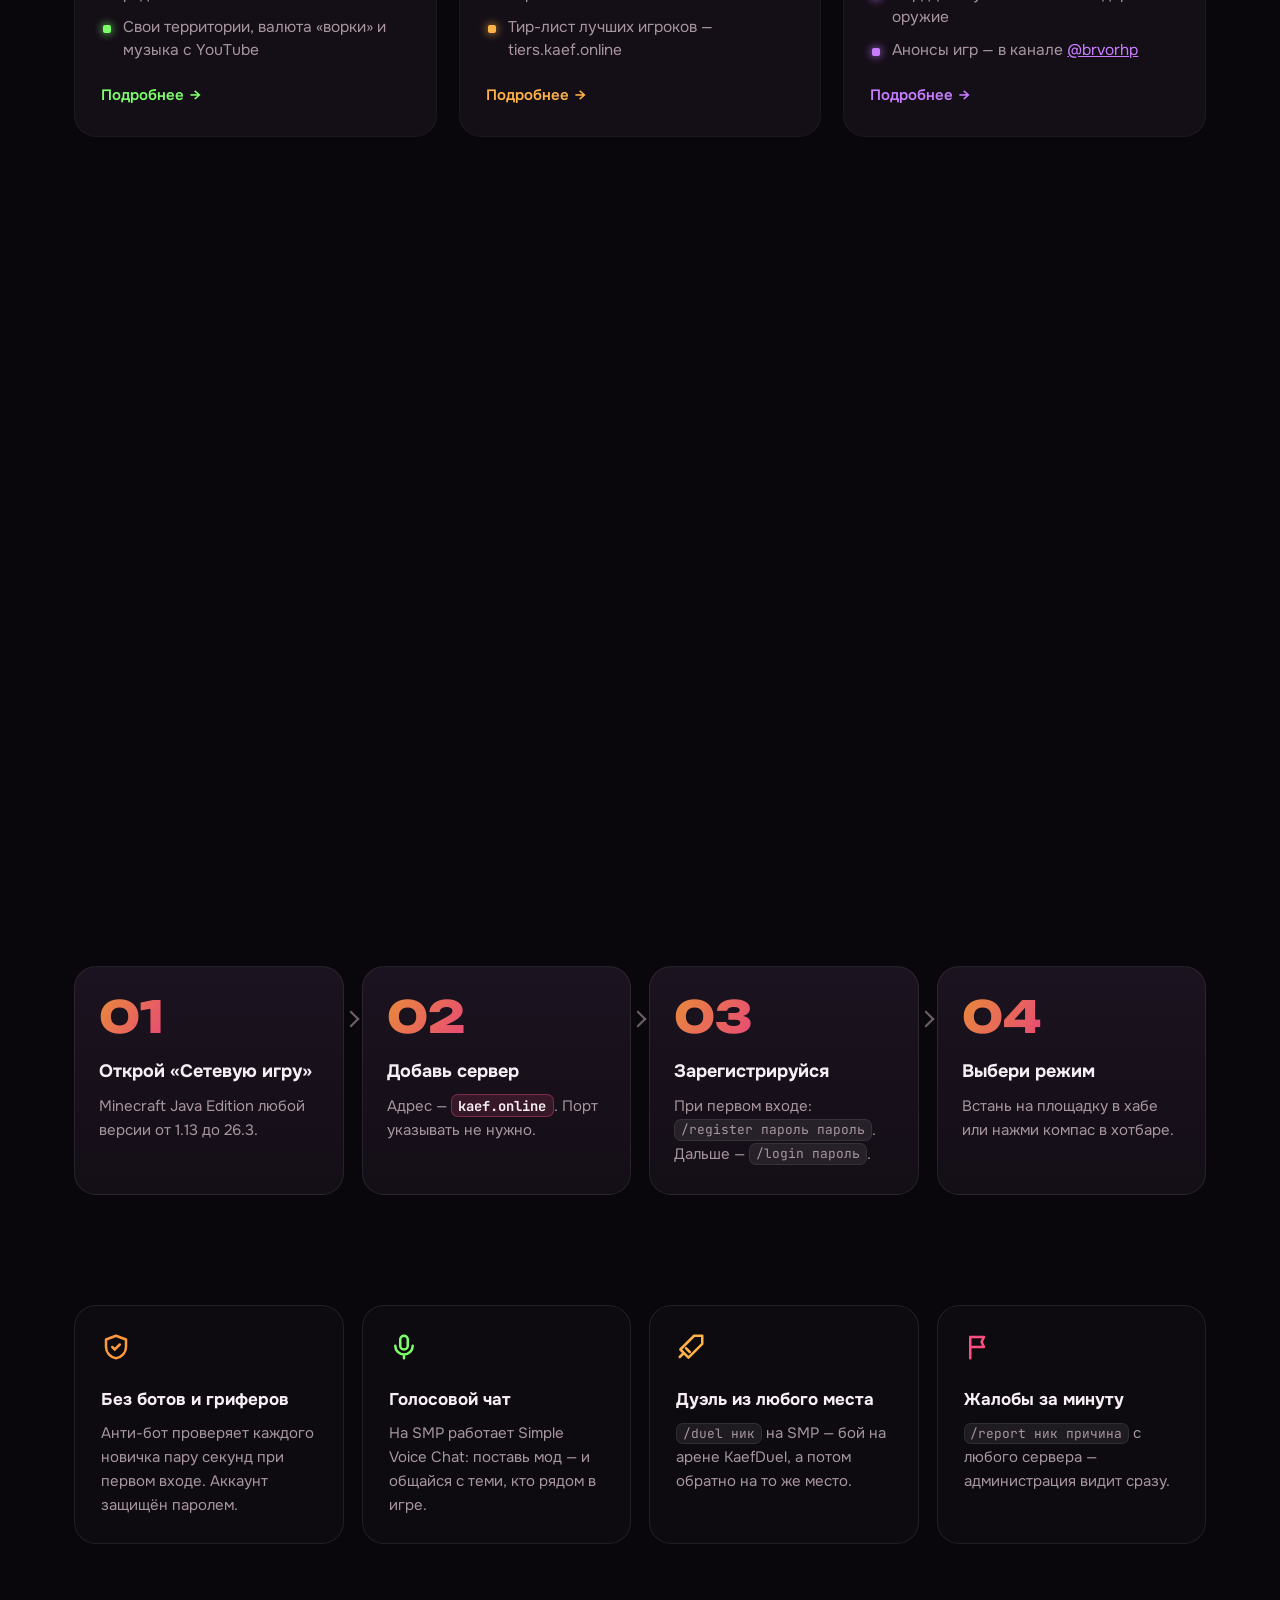
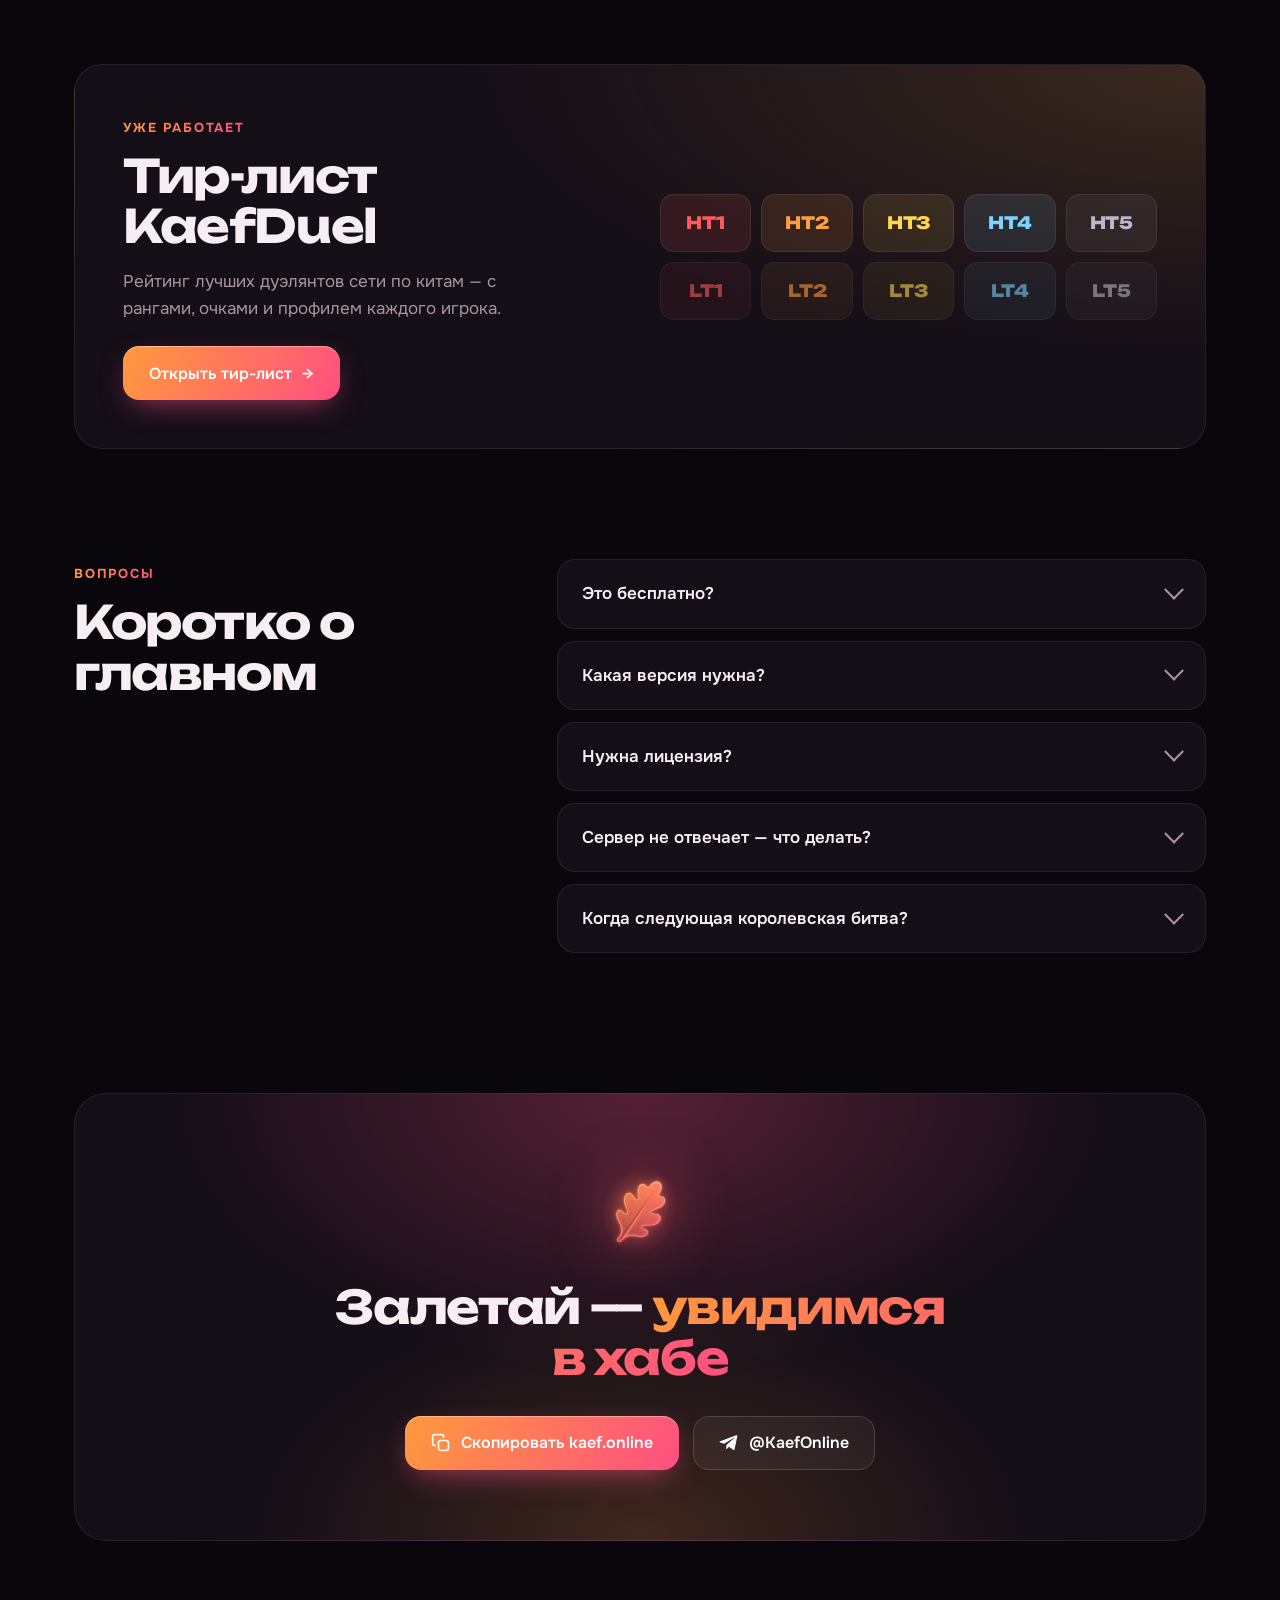
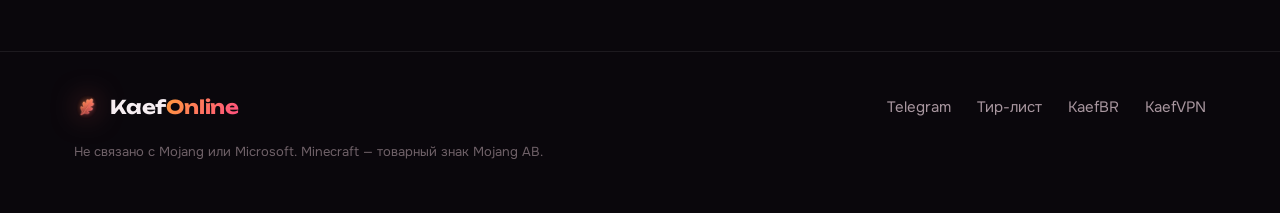
==== commit 75edcc4f: "Link the live tier list from the site Co-Authored-By: Claude Opus 5.5 <noreply@anthropic.com>" ====
--- a/index.html
+++ b/index.html
@@ -19,7 +19,7 @@
 <link rel="preconnect" href="https://fonts.gstatic.com" crossorigin>
 <link href="https://fonts.googleapis.com/css2?family=Onest:wght@400;500;600;700&family=Unbounded:wght@500;700;800&family=JetBrains+Mono:wght@500;700&display=swap" rel="stylesheet">
 <link rel="preload" as="image" href="assets/leaf.webp">
-<link rel="stylesheet" href="assets/site.css?v=5">
+<link rel="stylesheet" href="assets/site.css?v=7">
 </head>
 <body>
 
@@ -42,6 +42,7 @@
     <nav class="nav">
       <a href="#modes">Режимы</a>
       <a href="#join">Как зайти</a>
+      <a href="https://tiers.kaef.online">Тир-лист</a>
       <a href="#faq">Вопросы</a>
       <a class="btn small" href="https://t.me/KaefOnline"><svg><use href="#i-tg"/></svg>Telegram</a>
     </nav>
@@ -130,7 +131,7 @@
             <ul>
               <li>Киты, рейтинг ELO и режим практики</li>
               <li>Позвали с SMP — после боя вернёшься на то же место</li>
-              <li>Скоро — тир-лист лучших игроков</li>
+              <li>Тир-лист лучших игроков — tiers.kaef.online</li>
             </ul>
             <a class="mode-more" href="duel.html">Подробнее<span aria-hidden="true">→</span></a>
           </div>
@@ -195,9 +196,10 @@
     <div class="wrap">
       <div class="tier-card rv">
         <div class="tier-copy">
-          <span class="kicker">Скоро</span>
+          <span class="kicker">Уже работает</span>
           <h2>Тир-лист KaefDuel</h2>
           <p>Рейтинг лучших дуэлянтов сети по китам — с рангами, очками и профилем каждого игрока.</p>
+          <a class="btn tier-btn" href="https://tiers.kaef.online">Открыть тир-лист<span aria-hidden="true">→</span></a>
         </div>
         <div class="tier-ranks" aria-hidden="true">
           <span class="t1">HT1</span><span class="t2">HT2</span><span class="t3">HT3</span><span class="t4">HT4</span><span class="t5">HT5</span><span class="t1 lt">LT1</span><span class="t2 lt">LT2</span><span class="t3 lt">LT3</span><span class="t4 lt">LT4</span><span class="t5 lt">LT5</span>
@@ -241,6 +243,7 @@
     <a class="brand" href="./"><img src="assets/leaf-256.webp" alt="" width="26" height="26"><span class="bw">Kaef<span>Online</span></span></a>
     <nav>
       <a href="https://t.me/KaefOnline">Telegram</a>
+      <a href="https://tiers.kaef.online">Тир-лист</a>
       <a href="https://t.me/brvorhp">KaefBR</a>
       <a href="https://kaefvpn.ru">KaefVPN</a>
     </nav>
@@ -249,6 +252,6 @@
 </footer>
 
 <div class="toast" role="status" aria-live="polite" data-toast>Адрес скопирован</div>
-<script src="assets/site.js?v=5" defer></script>
+<script src="assets/site.js?v=6" defer></script>
 </body>
 </html>
--- a/assets/site.css
+++ b/assets/site.css
@@ -187,6 +187,9 @@
 .tier-card{position:relative;display:grid;grid-template-columns:minmax(0,1fr) minmax(0,1fr);gap:40px;align-items:center;padding:48px;border-radius:28px;overflow:hidden;
   background:radial-gradient(120% 140% at 100% 0%,rgba(255,179,71,.16),transparent 55%),var(--panel);border:1px solid var(--line)}
 .tier-copy p{color:var(--muted);margin-top:16px;font-size:17px;max-width:440px}
+.tier-btn{margin-top:24px}
+.tier-btn span{transition:transform .2s}
+.tier-btn:hover span{transform:translateX(4px)}
 .tier-ranks{display:grid;grid-template-columns:repeat(5,minmax(0,1fr));gap:10px}
 .tier-ranks span{display:grid;place-items:center;height:58px;border-radius:14px;font:800 17px var(--display);letter-spacing:-.01em;border:1px solid var(--line)}
 .t1{color:#ff5b5b;background:rgba(255,91,91,.12)}.t2{color:#ff9f40;background:rgba(255,159,64,.12)}.t3{color:#ffd84d;background:rgba(255,216,77,.1)}
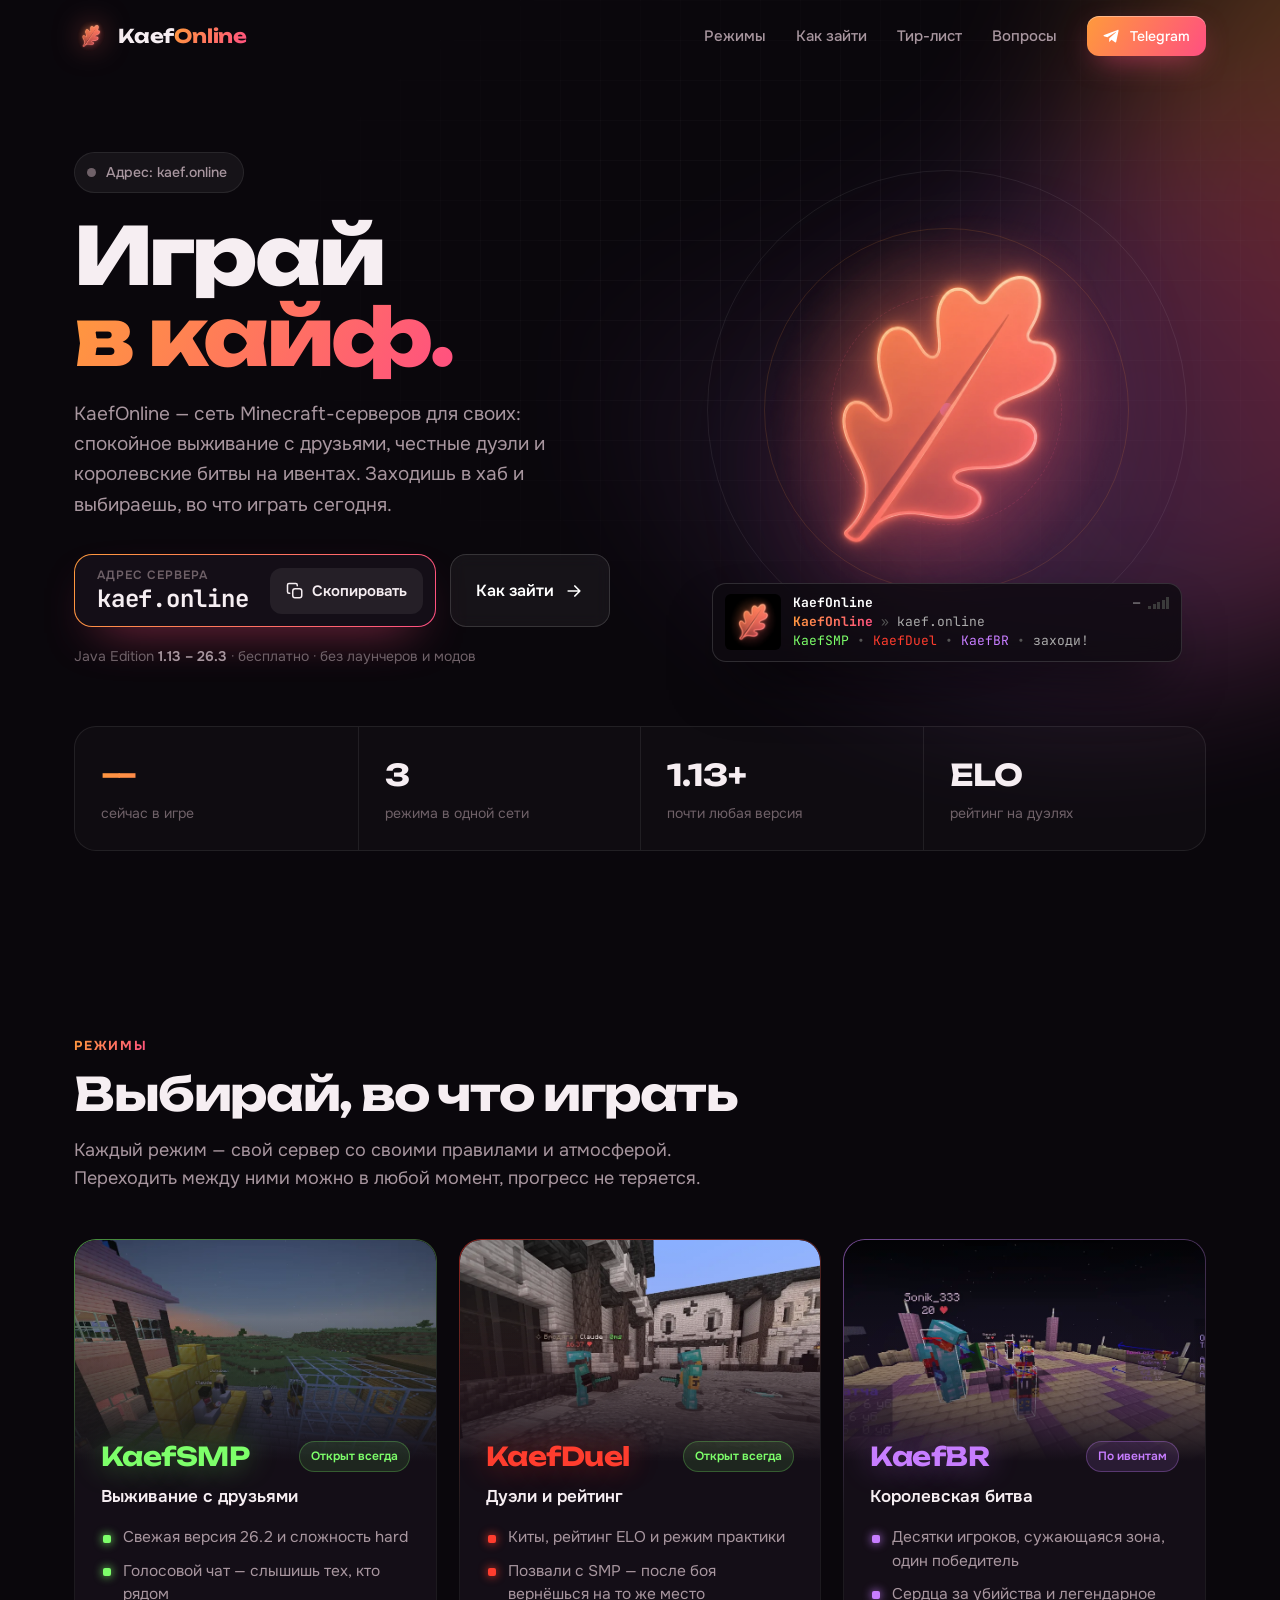
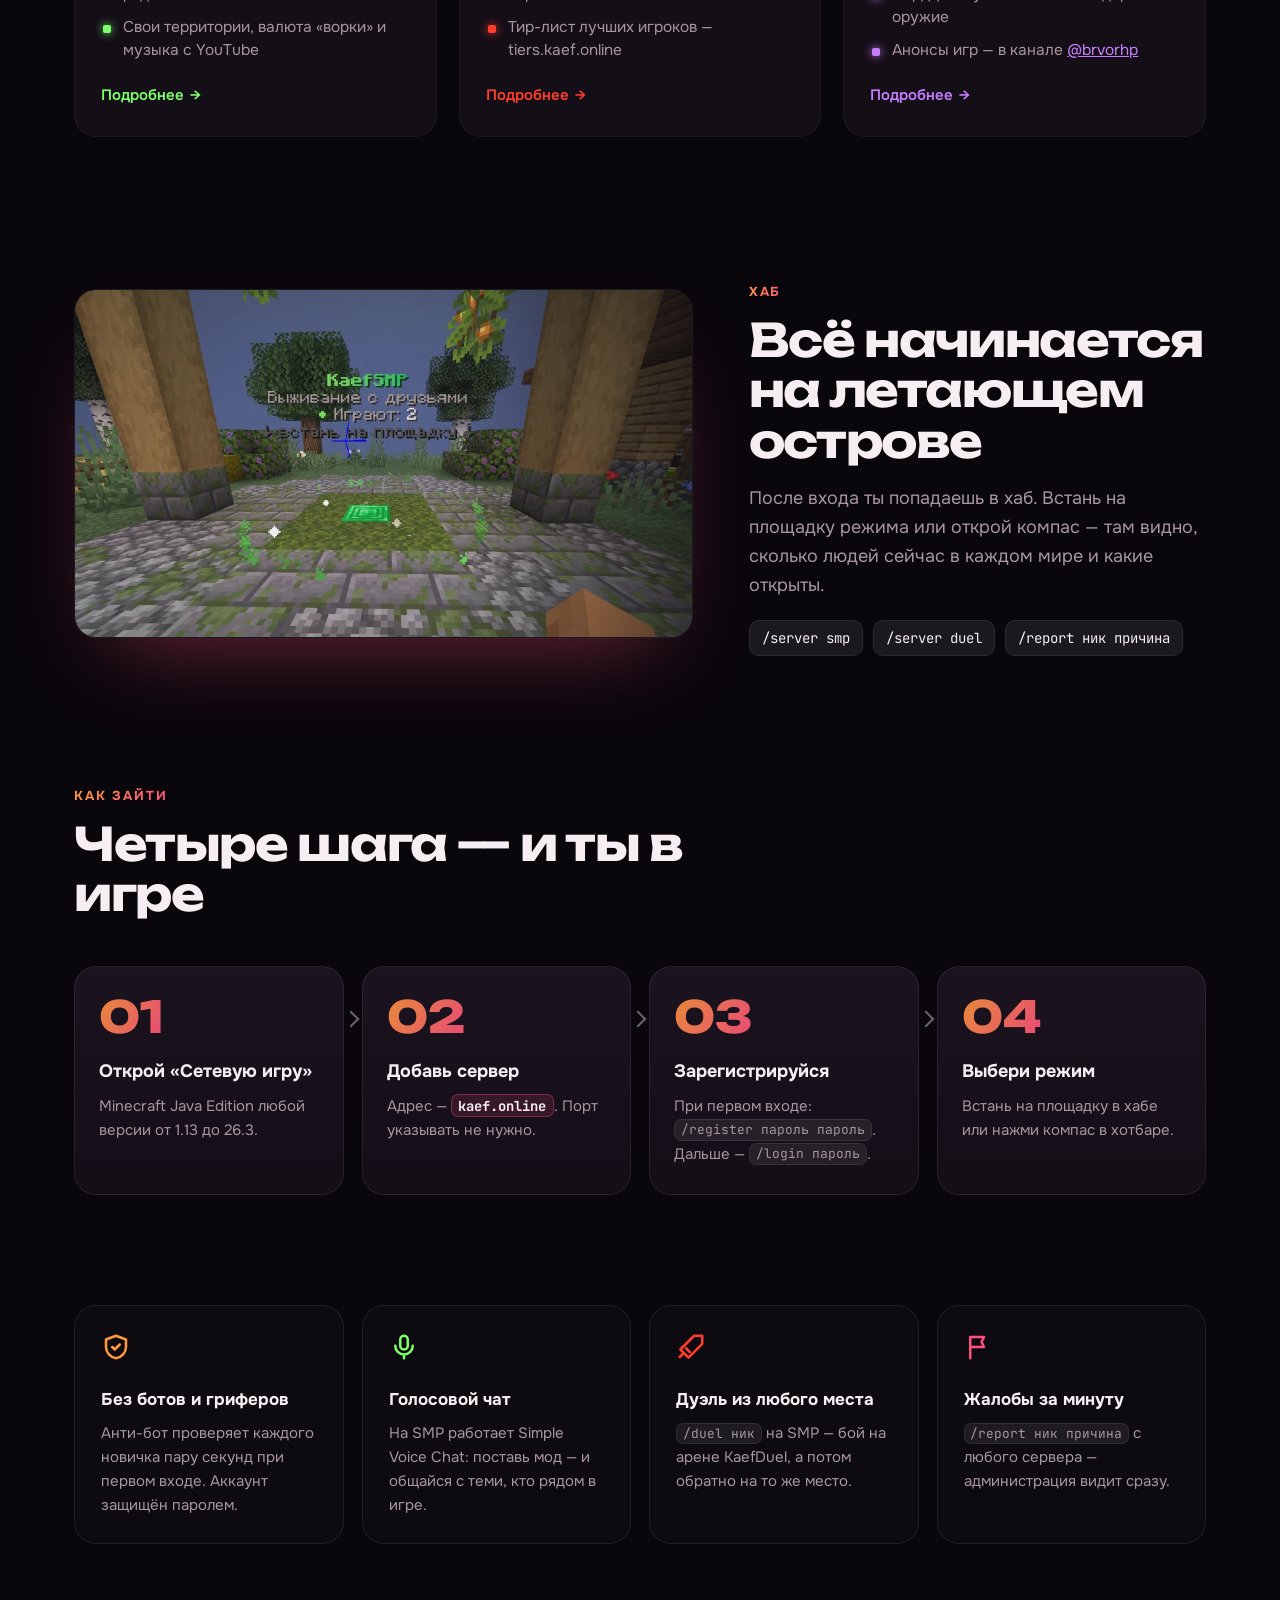
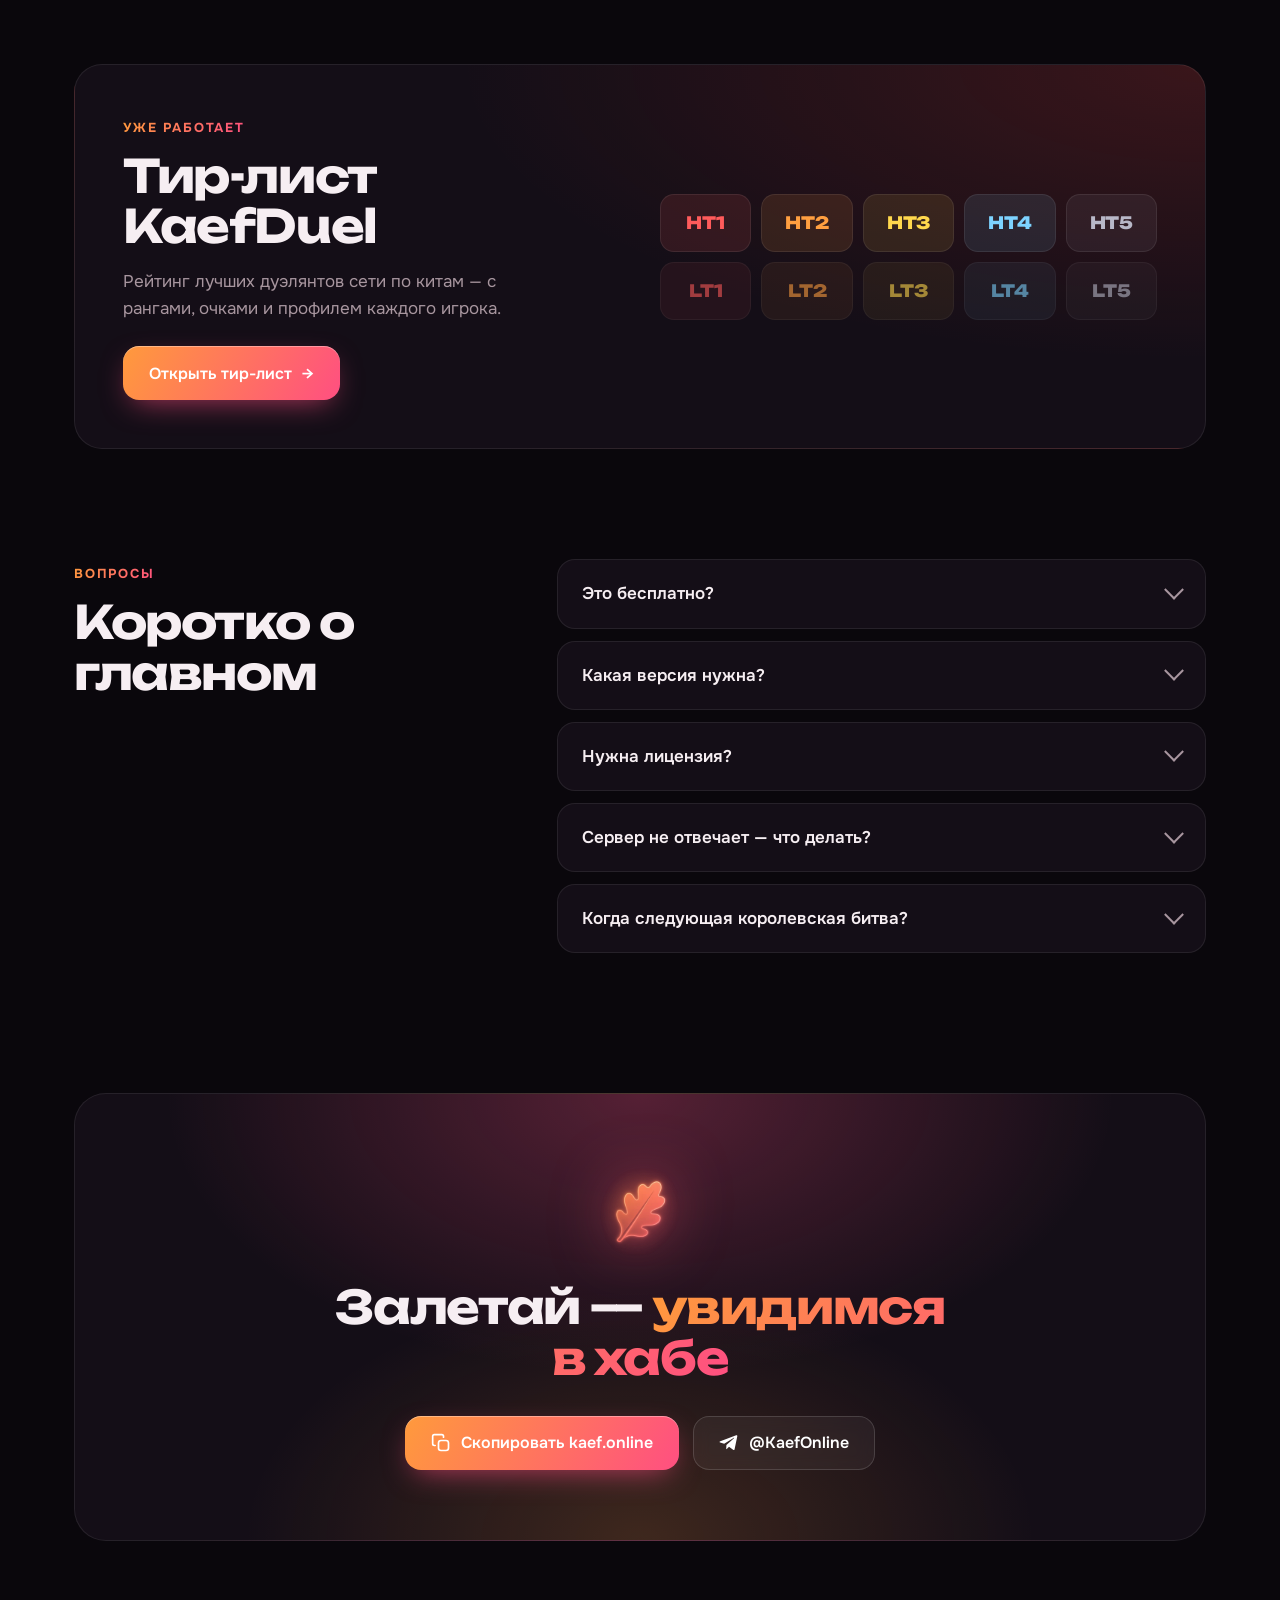
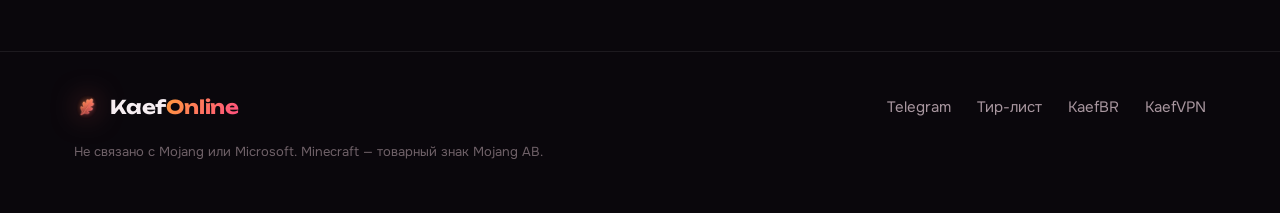
==== commit e98585fc: "Give KaefDuel its own lava red accent Co-Authored-By: Claude Opus 5.5 <noreply@anthropic.com>" ====
--- a/index.html
+++ b/index.html
@@ -19,7 +19,7 @@
 <link rel="preconnect" href="https://fonts.gstatic.com" crossorigin>
 <link href="https://fonts.googleapis.com/css2?family=Onest:wght@400;500;600;700&family=Unbounded:wght@500;700;800&family=JetBrains+Mono:wght@500;700&display=swap" rel="stylesheet">
 <link rel="preload" as="image" href="assets/leaf.webp">
-<link rel="stylesheet" href="assets/site.css?v=7">
+<link rel="stylesheet" href="assets/site.css?v=8">
 </head>
 <body>
 
--- a/assets/site.css
+++ b/assets/site.css
@@ -3,7 +3,7 @@
   --line:rgba(255,255,255,.08); --line2:rgba(255,255,255,.14);
   --text:#f6eef2; --muted:#a8969f; --dim:#6f6168;
   --c1:#ff9a3c; --c2:#ff4f81; --grad:linear-gradient(120deg,var(--c1),var(--c2));
-  --smp:#7dff6a; --duel:#ffb347; --br:#c77dff;
+  --smp:#7dff6a; --duel:#ff3d2e; --br:#c77dff;
   --r:22px; --wrap:1180px;
   --display:"Unbounded",system-ui,sans-serif; --body:"Onest",system-ui,sans-serif; --mono:"JetBrains Mono",ui-monospace,monospace;
 }
@@ -185,7 +185,7 @@
 /* tiers teaser */
 .tiers{padding:90px 0 0}
 .tier-card{position:relative;display:grid;grid-template-columns:minmax(0,1fr) minmax(0,1fr);gap:40px;align-items:center;padding:48px;border-radius:28px;overflow:hidden;
-  background:radial-gradient(120% 140% at 100% 0%,rgba(255,179,71,.16),transparent 55%),var(--panel);border:1px solid var(--line)}
+  background:radial-gradient(120% 140% at 100% 0%,rgba(255,61,46,.16),transparent 55%),var(--panel);border:1px solid var(--line)}
 .tier-copy p{color:var(--muted);margin-top:16px;font-size:17px;max-width:440px}
 .tier-btn{margin-top:24px}
 .tier-btn span{transition:transform .2s}
